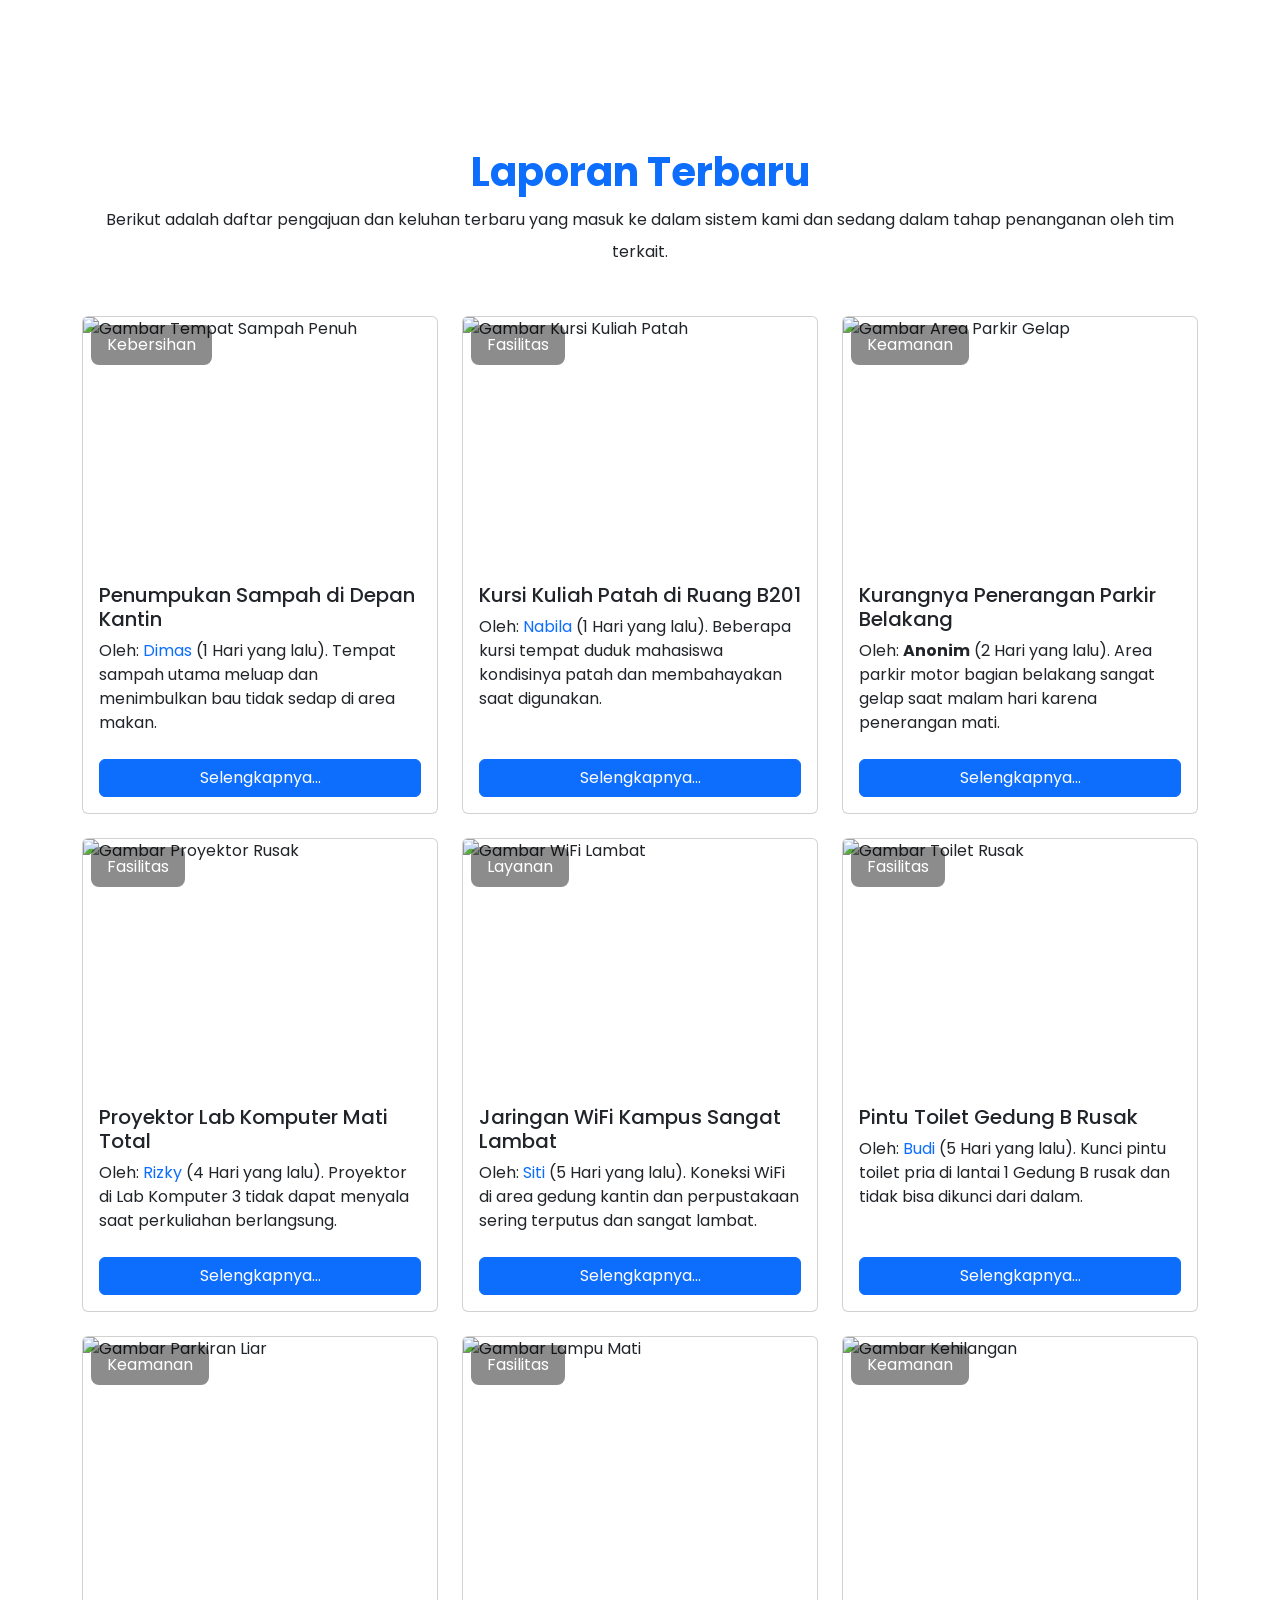
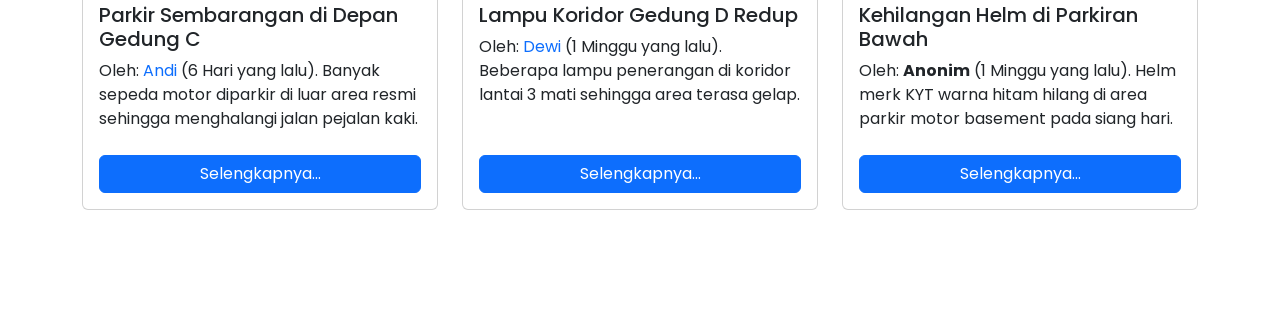
==== More.html @ 927c5a34 "update aos dan more..." ====
<!doctype html>
<html lang="id">
  <head>
    <meta charset="utf-8" />
    <meta name="viewport" content="width=device-width, initial-scale=1" />
    <title>Beranda | E-Report</title>
    <link
      rel="shortcut icon"
      href="./assets/image/OIP.jpg"
      type="image/x-icon"
    />
    <!-- css bootstrap -->
    <link
      href="https://cdn.jsdelivr.net/npm/bootstrap@5.3.3/dist/css/bootstrap.min.css"
      rel="stylesheet"
    />
    <!-- my css -->
    <link rel="stylesheet" href="./assets/image/style.css" />
    <!-- cdn fontawesome -->
    <link
      rel="stylesheet"
      href="https://cdnjs.cloudflare.com/ajax/libs/font-awesome/6.5.1/css/all.min.css"
    />
    <!-- cdn animated on scroll -->
    <link rel="stylesheet" href="https://cdnjs.cloudflare.com/ajax/libs/animate.css/4.1.1/animate.min.css"/>
    <!-- cdn aos -->
    <link href="https://unpkg.com/aos@2.3.1/dist/aos.css" rel="stylesheet">
</head>
<body>
    <section id="Recent">
            <div class="container my-5">
              <div class="text-center mb-5">
                <h1 data-aos="fade-left" data-aos-duration="1000" class="fw-bold text-primary">Laporan Terbaru</h1>
                <p data-aos="fade-left" data-aos-duration="1500" data-aos-delay="400" class="lh-lg">
                  Berikut adalah daftar pengajuan dan keluhan terbaru yang masuk ke dalam sistem kami dan sedang dalam tahap penanganan oleh tim terkait.
                </p>
              </div>
              <div class="row">

                <!-- Card 1: Sampah -->
                <div data-aos="fade-right" data-aos-duration="500" class="col-12 col-md-6 col-lg-4 mb-4">
                  <div class="card h-100">
                    <p style="background-color:rgba(0, 0, 0, 0.45) ;" class="position-absolute text-white px-3 py-2 rounded-3 m-2">Kebersihan</p>
                    <img style="height: 250px; object-fit: cover;" src="https://images.unsplash.com/photo-1530587191325-3db32d826c18?auto=format&fit=crop&w=600&q=80" class="card-img-top" alt="Gambar Tempat Sampah Penuh" />
                    <div class="card-body d-flex flex-column justify-content-between">
                      <div>
                        <h5 class="card-title">Penumpukan Sampah di Depan Kantin</h5>
                        <p class="mb-4">
                          Oleh: <a class="text-decoration-none" href="#">Dimas</a> (1 Hari yang lalu). Tempat sampah utama meluap dan menimbulkan bau tidak sedap di area makan.
                        </p>
                      </div>
                      <a href="#" class="btn btn-primary">Selengkapnya...</a>
                    </div>
                  </div>
                </div>

                <!-- Card 2: Kursi Rusak (TELAH DIPERBARUI) -->
                <div data-aos="fade-right" data-aos-duration="500" data-aos-delay="200" class="col-12 col-md-6 col-lg-4 mb-4">
                  <div class="card h-100">
                    <p style="background-color:rgba(0, 0, 0, 0.45) ;" class="position-absolute text-white px-3 py-2 rounded-3 m-2">Fasilitas</p>
                    <!-- Gambar kursi patah yang ditambahkan -->
                    <img style="height: 250px; object-fit: cover;" src="https://images.unsplash.com/photo-1521401830884-6c03c1c87ebb?q=80&w=600&auto=format&fit=crop" class="card-img-top" alt="Gambar Kursi Kuliah Patah" />
                    <div class="card-body d-flex flex-column justify-content-between">
                      <div>
                        <h5 class="card-title">Kursi Kuliah Patah di Ruang B201</h5>
                        <p class="mb-4">
                          Oleh: <a class="text-decoration-none" href="#">Nabila</a> (1 Hari yang lalu). Beberapa kursi tempat duduk mahasiswa kondisinya patah dan membahayakan saat digunakan.
                        </p>
                      </div>
                      <a href="#" class="btn btn-primary">Selengkapnya...</a>
                    </div>
                  </div>
                </div>

                <!-- Card 3: Parkiran Gelap -->
                <div data-aos="fade-right" data-aos-duration="500" data-aos-delay="300" class="col-12 col-md-6 col-lg-4 mb-4">
                  <div class="card h-100">
                    <p style="background-color:rgba(0, 0, 0, 0.45) ;" class="position-absolute text-white px-3 py-2 rounded-3 m-2">Keamanan</p>
                    <img style="height: 250px; object-fit: cover;" src="https://images.unsplash.com/photo-1506521781263-d8422e82f27a?auto=format&fit=crop&w=600&q=80" class="card-img-top" alt="Gambar Area Parkir Gelap" />
                    <div class="card-body d-flex flex-column justify-content-between">
                      <div>
                        <h5 class="card-title">Kurangnya Penerangan Parkir Belakang</h5>
                        <p class="mb-4">
                          Oleh: <span class="fw-bold">Anonim</span> (2 Hari yang lalu). Area parkir motor bagian belakang sangat gelap saat malam hari karena penerangan mati.
                        </p>
                      </div>
                      <a href="#" class="btn btn-primary">Selengkapnya...</a>
                    </div>
                  </div>
                </div>

                <!-- Card 4: Proyektor Rusak -->
                <div data-aos="fade-right" data-aos-duration="500" class="col-12 col-md-6 col-lg-4 mb-4">
                  <div class="card h-100">
                    <p style="background-color:rgba(0, 0, 0, 0.45) ;" class="position-absolute text-white px-3 py-2 rounded-3 m-2">Fasilitas</p>
                    <img style="height: 250px; object-fit: cover;" src="https://images.unsplash.com/photo-1517694712202-14dd9538aa97?auto=format&fit=crop&w=600&q=80" class="card-img-top" alt="Gambar Proyektor Rusak" />
                    <div class="card-body d-flex flex-column justify-content-between">
                      <div>
                        <h5 class="card-title">Proyektor Lab Komputer Mati Total</h5>
                        <p class="mb-4">
                          Oleh: <a class="text-decoration-none" href="#">Rizky</a> (4 Hari yang lalu). Proyektor di Lab Komputer 3 tidak dapat menyala saat perkuliahan berlangsung.
                        </p>
                      </div>
                      <a href="#" class="btn btn-primary">Selengkapnya...</a>
                    </div>
                  </div>
                </div>

                <!-- Card 5: WiFi Lambat -->
                <div data-aos="fade-right" data-aos-duration="500" data-aos-delay="200" class="col-12 col-md-6 col-lg-4 mb-4">
                  <div class="card h-100">
                    <p style="background-color:rgba(0, 0, 0, 0.45) ;" class="position-absolute text-white px-3 py-2 rounded-3 m-2">Layanan</p>
                    <img style="height: 250px; object-fit: cover;" src="https://images.unsplash.com/photo-1544197150-b99a580bb7a8?auto=format&fit=crop&w=600&q=80" class="card-img-top" alt="Gambar WiFi Lambat" />
                    <div class="card-body d-flex flex-column justify-content-between">
                      <div>
                        <h5 class="card-title">Jaringan WiFi Kampus Sangat Lambat</h5>
                        <p class="mb-4">
                          Oleh: <a class="text-decoration-none" href="#">Siti</a> (5 Hari yang lalu). Koneksi WiFi di area gedung kantin dan perpustakaan sering terputus dan sangat lambat.
                        </p>
                      </div>
                      <a href="#" class="btn btn-primary">Selengkapnya...</a>
                    </div>
                  </div>
                </div>

                <!-- Card 6: Toilet Rusak -->
                <div data-aos="fade-right" data-aos-duration="500" data-aos-delay="300" class="col-12 col-md-6 col-lg-4 mb-4">
                  <div class="card h-100">
                    <p style="background-color:rgba(0, 0, 0, 0.45) ;" class="position-absolute text-white px-3 py-2 rounded-3 m-2">Fasilitas</p>
                    <img style="height: 250px; object-fit: cover;" src="https://images.unsplash.com/photo-1584622650111-993a426fbf0a?auto=format&fit=crop&w=600&q=80" class="card-img-top" alt="Gambar Toilet Rusak" />
                    <div class="card-body d-flex flex-column justify-content-between">
                      <div>
                        <h5 class="card-title">Pintu Toilet Gedung B Rusak</h5>
                        <p class="mb-4">
                          Oleh: <a class="text-decoration-none" href="#">Budi</a> (5 Hari yang lalu). Kunci pintu toilet pria di lantai 1 Gedung B rusak dan tidak bisa dikunci dari dalam.
                        </p>
                      </div>
                      <a href="#" class="btn btn-primary">Selengkapnya...</a>
                    </div>
                  </div>
                </div>

                <!-- Card 7: Parkiran Sembarangan -->
                <div data-aos="fade-right" data-aos-duration="500" class="col-12 col-md-6 col-lg-4 mb-4">
                  <div class="card h-100">
                    <p style="background-color:rgba(0, 0, 0, 0.45) ;" class="position-absolute text-white px-3 py-2 rounded-3 m-2">Keamanan</p>
                    <img style="height: 250px; object-fit: cover;" src="https://images.unsplash.com/photo-1558981806-ec527fa84c39?auto=format&fit=crop&w=600&q=80" class="card-img-top" alt="Gambar Parkiran Liar" />
                    <div class="card-body d-flex flex-column justify-content-between">
                      <div>
                        <h5 class="card-title">Parkir Sembarangan di Depan Gedung C</h5>
                        <p class="mb-4">
                          Oleh: <a class="text-decoration-none" href="#">Andi</a> (6 Hari yang lalu). Banyak sepeda motor diparkir di luar area resmi sehingga menghalangi jalan pejalan kaki.
                        </p>
                      </div>
                      <a href="#" class="btn btn-primary">Selengkapnya...</a>
                    </div>
                  </div>
                </div>

                <!-- Card 8: Lampu Mati -->
                <div data-aos="fade-right" data-aos-duration="500" data-aos-delay="200" class="col-12 col-md-6 col-lg-4 mb-4">
                  <div class="card h-100">
                    <p style="background-color:rgba(0, 0, 0, 0.45) ;" class="position-absolute text-white px-3 py-2 rounded-3 m-2">Fasilitas</p>
                    <img style="height: 250px; object-fit: cover;" src="https://images.unsplash.com/photo-1509114397022-ed747cca3f65?auto=format&fit=crop&w=600&q=80" class="card-img-top" alt="Gambar Lampu Mati" />
                    <div class="card-body d-flex flex-column justify-content-between">
                      <div>
                        <h5 class="card-title">Lampu Koridor Gedung D Redup</h5>
                        <p class="mb-4">
                          Oleh: <a class="text-decoration-none" href="#">Dewi</a> (1 Minggu yang lalu). Beberapa lampu penerangan di koridor lantai 3 mati sehingga area terasa gelap.
                        </p>
                      </div>
                      <a href="#" class="btn btn-primary">Selengkapnya...</a>
                    </div>
                  </div>
                </div>

                <!-- Card 9: Kehilangan Helm -->
                <div data-aos="fade-right" data-aos-duration="500" data-aos-delay="300" class="col-12 col-md-6 col-lg-4 mb-4">
                  <div class="card h-100">
                    <p style="background-color:rgba(0, 0, 0, 0.45) ;" class="position-absolute text-white px-3 py-2 rounded-3 m-2">Keamanan</p>
                    <img style="height: 250px; object-fit: cover;" src="https://images.unsplash.com/photo-1558611848-73f7eb4001a1?auto=format&fit=crop&w=600&q=80" class="card-img-top" alt="Gambar Kehilangan" />
                    <div class="card-body d-flex flex-column justify-content-between">
                      <div>
                        <h5 class="card-title">Kehilangan Helm di Parkiran Bawah</h5>
                        <p class="mb-4">
                          Oleh: <span class="fw-bold">Anonim</span> (1 Minggu yang lalu). Helm merk KYT warna hitam hilang di area parkir motor basement pada siang hari.
                        </p>
                      </div>
                      <a href="#" class="btn btn-primary">Selengkapnya...</a>
                    </div>
                  </div>
                </div>

              </div>
            </div>
    </section>

    <!-- cdn js -->
    <script
      src="https://cdn.jsdelivr.net/npm/@popperjs/core@2.11.8/dist/umd/popper.min.js"
    ></script>
    <script
      src="https://cdn.jsdelivr.net/npm/bootstrap@5.3.3/dist/js/bootstrap.min.js"
    ></script>
    
    <!-- js aos -->
    <script src="https://unpkg.com/aos@2.3.1/dist/aos.js"></script>
    <script>
      AOS.init();
    </script>
  </body>
</html>
---- assets/image/style.css ----
@import url("https://fonts.googleapis.com/css2?family=Comic+Relief:wght@400;700&family=Poppins:ital,wght@0,100;0,200;0,300;0,400;0,500;0,600;0,700;0,800;0,900;1,100;1,200;1,300;1,400;1,500;1,600;1,700;1,800;1,900&family=Roboto:ital,wght@0,100..900;1,100..900&family=Sansita:ital,wght@0,400;0,700;0,800;0,900;1,400;1,700;1,800;1,900&family=Sekuya&display=swap");

body {
  font-family: "Poppins", sans-serif;
}

.hero .col img {
  width: 500px;
}
section {
  padding-top: 100px;
  padding-bottom: 50px;
}
.about .col img {
  width: 100%;
}
footer{
  margin-top: 100px;
  padding-bottom: 100px;
}
footer-link{
  opacity: 75%;
  color: whitesmoke;
  text-decoration: none;

}
footer-link:hover{
color: white;
opacity: 100%;
text-decoration: none;
}
.copyright{
  margin-top: 100px;
}

@media screen and (max-width: 510px) {
  .hero .col img {
    width: 100%;
  }
  .about .col img {
    width: 100%;
  }
}
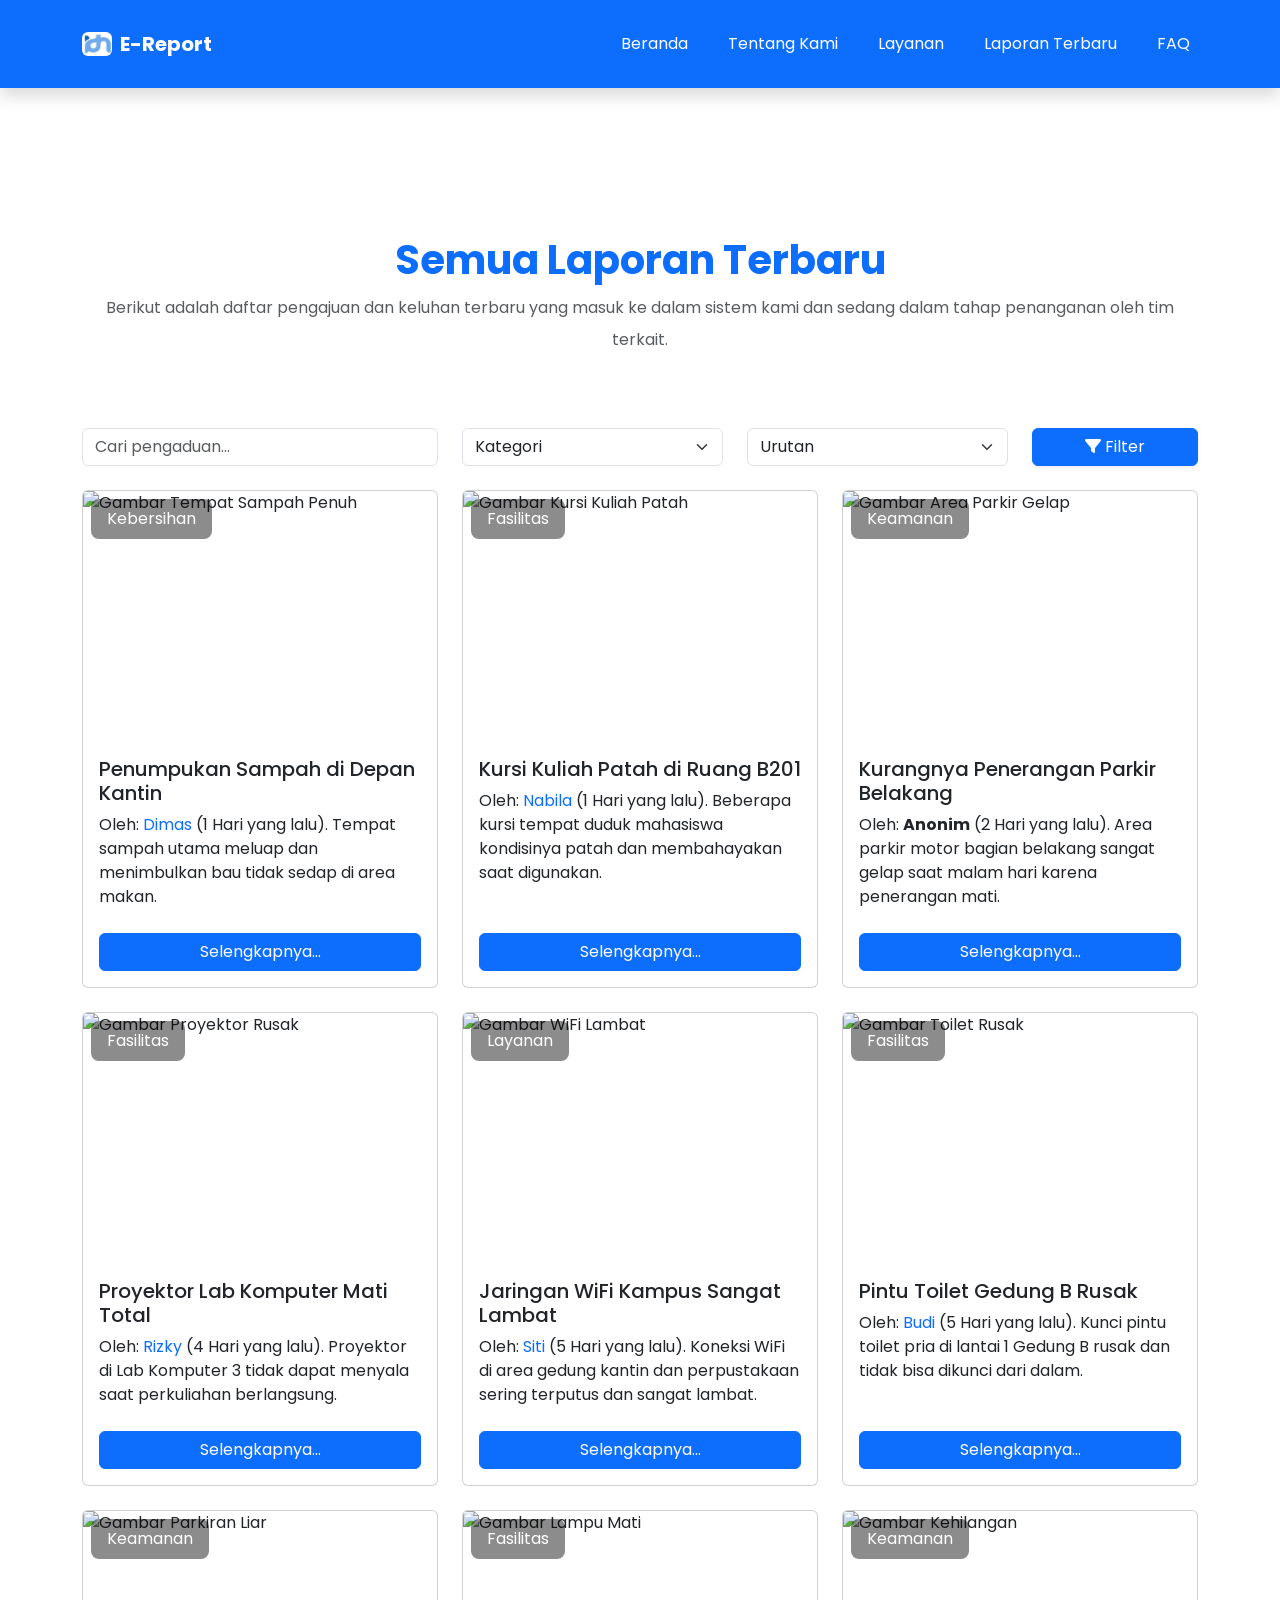
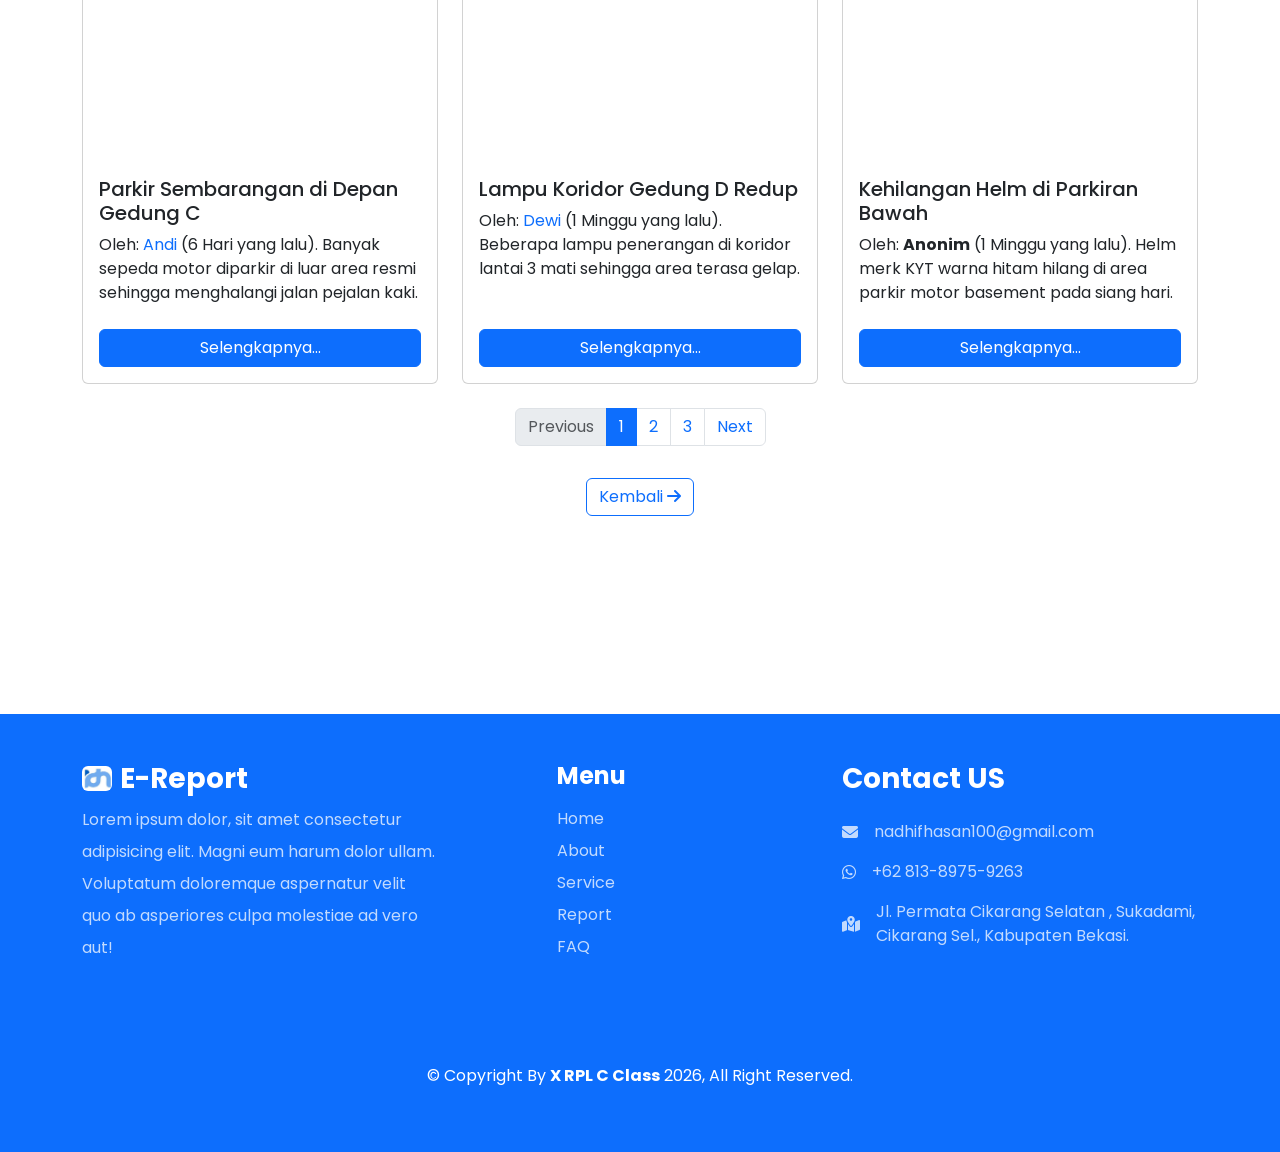
==== commit 1275f6c0: "fix bug footer and recent" ====
--- a/More.html
+++ b/More.html
@@ -15,198 +15,500 @@
       rel="stylesheet"
     />
     <!-- my css -->
-    <link rel="stylesheet" href="./assets/image/style.css" />
+    <link rel="stylesheet" href="./style.css" />
     <!-- cdn fontawesome -->
     <link
       rel="stylesheet"
       href="https://cdnjs.cloudflare.com/ajax/libs/font-awesome/6.5.1/css/all.min.css"
     />
     <!-- cdn animated on scroll -->
-    <link rel="stylesheet" href="https://cdnjs.cloudflare.com/ajax/libs/animate.css/4.1.1/animate.min.css"/>
+    <link
+      rel="stylesheet"
+      href="https://cdnjs.cloudflare.com/ajax/libs/animate.css/4.1.1/animate.min.css"
+    />
     <!-- cdn aos -->
-    <link href="https://unpkg.com/aos@2.3.1/dist/aos.css" rel="stylesheet">
-</head>
-<body>
+    <link href="https://unpkg.com/aos@2.3.1/dist/aos.css" rel="stylesheet" />
+  </head>
+  <body>
+       <!-- Navbar -->
+    <nav
+      class="site-navbar animate__animated animate__fadeInDown navbar navbar-expand-lg bg-primary py-4 sticky-top shadow"
+    >
+      <div class="container">
+        <a class="navbar-brand d-flex gap-2 align-items-center" href="index.html">
+          <img
+            src="./assets/image/OIP.jpg"
+            alt="Logo E-Report"
+            width="30"
+            class="d-inline-block align-text-top rounded"
+          />
+          <span class="text-white fw-bold">E-Report</span>
+        </a>
+        <button
+          class="navbar-toggler shadow-none"
+          type="button"
+          data-bs-toggle="collapse"
+          data-bs-target="#navbarNav"
+          aria-controls="navbarNav"
+          aria-expanded="false"
+          aria-label="Toggle navigation"
+        >
+          <span class="navbar-toggler-icon text-primary-emphasis"></span>
+        </button>
+        <div class="collapse navbar-collapse" id="navbarNav">
+          <ul class="navbar-nav ms-auto gap-4 pt-4 pt-lg-0">
+            <li class="nav-item">
+              <a class="nav-link text-white" href="index.html#hero">Beranda</a>
+            </li>
+            <li class="nav-item">
+              <a class="nav-link text-white" href="index.html#about">Tentang Kami</a>
+            </li>
+            <li class="nav-item">
+              <a class="nav-link text-white" href="index.html#Service">Layanan</a>
+            </li>
+            <li class="nav-item">
+              <a class="nav-link text-white" href="index.html#Recent">Laporan Terbaru</a>
+            </li>
+            <li class="nav-item">
+              <a class="nav-link text-white" href="index.html#FAQ">FAQ</a>
+            </li>
+          </ul>
+        </div>
+      </div>
+    </nav>
+    <!-- Laporan -->
     <section id="Recent">
-            <div class="container my-5">
-              <div class="text-center mb-5">
-                <h1 data-aos="fade-left" data-aos-duration="1000" class="fw-bold text-primary">Laporan Terbaru</h1>
-                <p data-aos="fade-left" data-aos-duration="1500" data-aos-delay="400" class="lh-lg">
-                  Berikut adalah daftar pengajuan dan keluhan terbaru yang masuk ke dalam sistem kami dan sedang dalam tahap penanganan oleh tim terkait.
-                </p>
-              </div>
-              <div class="row">
-
-                <!-- Card 1: Sampah -->
-                <div data-aos="fade-right" data-aos-duration="500" class="col-12 col-md-6 col-lg-4 mb-4">
-                  <div class="card h-100">
-                    <p style="background-color:rgba(0, 0, 0, 0.45) ;" class="position-absolute text-white px-3 py-2 rounded-3 m-2">Kebersihan</p>
-                    <img style="height: 250px; object-fit: cover;" src="https://images.unsplash.com/photo-1530587191325-3db32d826c18?auto=format&fit=crop&w=600&q=80" class="card-img-top" alt="Gambar Tempat Sampah Penuh" />
-                    <div class="card-body d-flex flex-column justify-content-between">
-                      <div>
-                        <h5 class="card-title">Penumpukan Sampah di Depan Kantin</h5>
-                        <p class="mb-4">
-                          Oleh: <a class="text-decoration-none" href="#">Dimas</a> (1 Hari yang lalu). Tempat sampah utama meluap dan menimbulkan bau tidak sedap di area makan.
-                        </p>
-                      </div>
-                      <a href="#" class="btn btn-primary">Selengkapnya...</a>
-                    </div>
-                  </div>
-                </div>
-
-                <!-- Card 2: Kursi Rusak (TELAH DIPERBARUI) -->
-                <div data-aos="fade-right" data-aos-duration="500" data-aos-delay="200" class="col-12 col-md-6 col-lg-4 mb-4">
-                  <div class="card h-100">
-                    <p style="background-color:rgba(0, 0, 0, 0.45) ;" class="position-absolute text-white px-3 py-2 rounded-3 m-2">Fasilitas</p>
-                    <!-- Gambar kursi patah yang ditambahkan -->
-                    <img style="height: 250px; object-fit: cover;" src="https://images.unsplash.com/photo-1521401830884-6c03c1c87ebb?q=80&w=600&auto=format&fit=crop" class="card-img-top" alt="Gambar Kursi Kuliah Patah" />
-                    <div class="card-body d-flex flex-column justify-content-between">
-                      <div>
-                        <h5 class="card-title">Kursi Kuliah Patah di Ruang B201</h5>
-                        <p class="mb-4">
-                          Oleh: <a class="text-decoration-none" href="#">Nabila</a> (1 Hari yang lalu). Beberapa kursi tempat duduk mahasiswa kondisinya patah dan membahayakan saat digunakan.
-                        </p>
-                      </div>
-                      <a href="#" class="btn btn-primary">Selengkapnya...</a>
-                    </div>
-                  </div>
-                </div>
-
-                <!-- Card 3: Parkiran Gelap -->
-                <div data-aos="fade-right" data-aos-duration="500" data-aos-delay="300" class="col-12 col-md-6 col-lg-4 mb-4">
-                  <div class="card h-100">
-                    <p style="background-color:rgba(0, 0, 0, 0.45) ;" class="position-absolute text-white px-3 py-2 rounded-3 m-2">Keamanan</p>
-                    <img style="height: 250px; object-fit: cover;" src="https://images.unsplash.com/photo-1506521781263-d8422e82f27a?auto=format&fit=crop&w=600&q=80" class="card-img-top" alt="Gambar Area Parkir Gelap" />
-                    <div class="card-body d-flex flex-column justify-content-between">
-                      <div>
-                        <h5 class="card-title">Kurangnya Penerangan Parkir Belakang</h5>
-                        <p class="mb-4">
-                          Oleh: <span class="fw-bold">Anonim</span> (2 Hari yang lalu). Area parkir motor bagian belakang sangat gelap saat malam hari karena penerangan mati.
-                        </p>
-                      </div>
-                      <a href="#" class="btn btn-primary">Selengkapnya...</a>
-                    </div>
-                  </div>
-                </div>
-
-                <!-- Card 4: Proyektor Rusak -->
-                <div data-aos="fade-right" data-aos-duration="500" class="col-12 col-md-6 col-lg-4 mb-4">
-                  <div class="card h-100">
-                    <p style="background-color:rgba(0, 0, 0, 0.45) ;" class="position-absolute text-white px-3 py-2 rounded-3 m-2">Fasilitas</p>
-                    <img style="height: 250px; object-fit: cover;" src="https://images.unsplash.com/photo-1517694712202-14dd9538aa97?auto=format&fit=crop&w=600&q=80" class="card-img-top" alt="Gambar Proyektor Rusak" />
-                    <div class="card-body d-flex flex-column justify-content-between">
-                      <div>
-                        <h5 class="card-title">Proyektor Lab Komputer Mati Total</h5>
-                        <p class="mb-4">
-                          Oleh: <a class="text-decoration-none" href="#">Rizky</a> (4 Hari yang lalu). Proyektor di Lab Komputer 3 tidak dapat menyala saat perkuliahan berlangsung.
-                        </p>
-                      </div>
-                      <a href="#" class="btn btn-primary">Selengkapnya...</a>
-                    </div>
-                  </div>
-                </div>
-
-                <!-- Card 5: WiFi Lambat -->
-                <div data-aos="fade-right" data-aos-duration="500" data-aos-delay="200" class="col-12 col-md-6 col-lg-4 mb-4">
-                  <div class="card h-100">
-                    <p style="background-color:rgba(0, 0, 0, 0.45) ;" class="position-absolute text-white px-3 py-2 rounded-3 m-2">Layanan</p>
-                    <img style="height: 250px; object-fit: cover;" src="https://images.unsplash.com/photo-1544197150-b99a580bb7a8?auto=format&fit=crop&w=600&q=80" class="card-img-top" alt="Gambar WiFi Lambat" />
-                    <div class="card-body d-flex flex-column justify-content-between">
-                      <div>
-                        <h5 class="card-title">Jaringan WiFi Kampus Sangat Lambat</h5>
-                        <p class="mb-4">
-                          Oleh: <a class="text-decoration-none" href="#">Siti</a> (5 Hari yang lalu). Koneksi WiFi di area gedung kantin dan perpustakaan sering terputus dan sangat lambat.
-                        </p>
-                      </div>
-                      <a href="#" class="btn btn-primary">Selengkapnya...</a>
-                    </div>
-                  </div>
-                </div>
-
-                <!-- Card 6: Toilet Rusak -->
-                <div data-aos="fade-right" data-aos-duration="500" data-aos-delay="300" class="col-12 col-md-6 col-lg-4 mb-4">
-                  <div class="card h-100">
-                    <p style="background-color:rgba(0, 0, 0, 0.45) ;" class="position-absolute text-white px-3 py-2 rounded-3 m-2">Fasilitas</p>
-                    <img style="height: 250px; object-fit: cover;" src="https://images.unsplash.com/photo-1584622650111-993a426fbf0a?auto=format&fit=crop&w=600&q=80" class="card-img-top" alt="Gambar Toilet Rusak" />
-                    <div class="card-body d-flex flex-column justify-content-between">
-                      <div>
-                        <h5 class="card-title">Pintu Toilet Gedung B Rusak</h5>
-                        <p class="mb-4">
-                          Oleh: <a class="text-decoration-none" href="#">Budi</a> (5 Hari yang lalu). Kunci pintu toilet pria di lantai 1 Gedung B rusak dan tidak bisa dikunci dari dalam.
-                        </p>
-                      </div>
-                      <a href="#" class="btn btn-primary">Selengkapnya...</a>
-                    </div>
-                  </div>
-                </div>
-
-                <!-- Card 7: Parkiran Sembarangan -->
-                <div data-aos="fade-right" data-aos-duration="500" class="col-12 col-md-6 col-lg-4 mb-4">
-                  <div class="card h-100">
-                    <p style="background-color:rgba(0, 0, 0, 0.45) ;" class="position-absolute text-white px-3 py-2 rounded-3 m-2">Keamanan</p>
-                    <img style="height: 250px; object-fit: cover;" src="https://images.unsplash.com/photo-1558981806-ec527fa84c39?auto=format&fit=crop&w=600&q=80" class="card-img-top" alt="Gambar Parkiran Liar" />
-                    <div class="card-body d-flex flex-column justify-content-between">
-                      <div>
-                        <h5 class="card-title">Parkir Sembarangan di Depan Gedung C</h5>
-                        <p class="mb-4">
-                          Oleh: <a class="text-decoration-none" href="#">Andi</a> (6 Hari yang lalu). Banyak sepeda motor diparkir di luar area resmi sehingga menghalangi jalan pejalan kaki.
-                        </p>
-                      </div>
-                      <a href="#" class="btn btn-primary">Selengkapnya...</a>
-                    </div>
-                  </div>
-                </div>
-
-                <!-- Card 8: Lampu Mati -->
-                <div data-aos="fade-right" data-aos-duration="500" data-aos-delay="200" class="col-12 col-md-6 col-lg-4 mb-4">
-                  <div class="card h-100">
-                    <p style="background-color:rgba(0, 0, 0, 0.45) ;" class="position-absolute text-white px-3 py-2 rounded-3 m-2">Fasilitas</p>
-                    <img style="height: 250px; object-fit: cover;" src="https://images.unsplash.com/photo-1509114397022-ed747cca3f65?auto=format&fit=crop&w=600&q=80" class="card-img-top" alt="Gambar Lampu Mati" />
-                    <div class="card-body d-flex flex-column justify-content-between">
-                      <div>
-                        <h5 class="card-title">Lampu Koridor Gedung D Redup</h5>
-                        <p class="mb-4">
-                          Oleh: <a class="text-decoration-none" href="#">Dewi</a> (1 Minggu yang lalu). Beberapa lampu penerangan di koridor lantai 3 mati sehingga area terasa gelap.
-                        </p>
-                      </div>
-                      <a href="#" class="btn btn-primary">Selengkapnya...</a>
-                    </div>
-                  </div>
-                </div>
-
-                <!-- Card 9: Kehilangan Helm -->
-                <div data-aos="fade-right" data-aos-duration="500" data-aos-delay="300" class="col-12 col-md-6 col-lg-4 mb-4">
-                  <div class="card h-100">
-                    <p style="background-color:rgba(0, 0, 0, 0.45) ;" class="position-absolute text-white px-3 py-2 rounded-3 m-2">Keamanan</p>
-                    <img style="height: 250px; object-fit: cover;" src="https://images.unsplash.com/photo-1558611848-73f7eb4001a1?auto=format&fit=crop&w=600&q=80" class="card-img-top" alt="Gambar Kehilangan" />
-                    <div class="card-body d-flex flex-column justify-content-between">
-                      <div>
-                        <h5 class="card-title">Kehilangan Helm di Parkiran Bawah</h5>
-                        <p class="mb-4">
-                          Oleh: <span class="fw-bold">Anonim</span> (1 Minggu yang lalu). Helm merk KYT warna hitam hilang di area parkir motor basement pada siang hari.
-                        </p>
-                      </div>
-                      <a href="#" class="btn btn-primary">Selengkapnya...</a>
-                    </div>
-                  </div>
-                </div>
-
-              </div>
-            </div>
+      <div class="container my-5">
+        <div class="text-center mb-5">
+          <h1
+            data-aos="fade-left"
+            data-aos-duration="1000"
+            class="fw-bold text-primary"
+          >
+            Semua Laporan Terbaru
+          </h1>
+          <p
+            data-aos="fade-left"
+            data-aos-duration="1500"
+            data-aos-delay="400"
+            class="lh-lg text-muted"
+          >
+            Berikut adalah daftar pengajuan dan keluhan terbaru yang masuk ke
+            dalam sistem kami dan sedang dalam tahap penanganan oleh tim
+            terkait.
+          </p>
+        </div>
+        <!-- Filter & Search -->
+          <div class="row mt-5">
+            <div class="col-md-4 py-4">
+              <input class="form-control" type="text" placeholder="Cari pengaduan..." aria-label="Input pencarian">
+            </div>
+            <div class="col-md-3 py-4">
+              <select class="form-select" aria-label="Filter Kategori">
+                <option selected disabled>Kategori</option>
+                <option value="1">Akademik</option>
+                <option value="2">Fasilitas</option>
+                <option value="3">Anonymous</option>
+              </select>
+            </div>
+            <div class="col-md-3 py-4">
+              <select class="form-select" aria-label="Urutan Pengaduan">
+                <option selected disabled>Urutan</option>
+                <option value="1">Terbaru</option>
+                <option value="2">Terlama</option>
+                <option value="3">Paling Banyak Dilihat</option>
+              </select>
+            </div> <!-- </select> sudah ditambahkan di baris atas -->
+            <div class="col-md-2 py-4">
+              <button class="btn btn-primary w-100 shadow-sm">
+                <i class="fa-solid fa-filter"></i> Filter
+              </button>
+            </div>
+          </div>
+         <!-- Card 1: Sampah -->
+        <div class="row">
+          <div
+            data-aos="fade-right"
+            data-aos-duration="500"
+            class="col-12 col-md-6 col-lg-4 mb-4"
+          >
+            <div class="card h-100">
+              <p
+                style="background-color: rgba(0, 0, 0, 0.45)"
+                class="position-absolute text-white px-3 py-2 rounded-3 m-2"
+              >
+                Kebersihan
+              </p>
+              <img
+                style="height: 250px; object-fit: cover"
+                src="https://images.unsplash.com/photo-1530587191325-3db32d826c18?auto=format&fit=crop&w=600&q=80"
+                class="card-img-top"
+                alt="Gambar Tempat Sampah Penuh"
+              />
+              <div class="card-body d-flex flex-column justify-content-between">
+                <div>
+                  <h5 class="card-title">Penumpukan Sampah di Depan Kantin</h5>
+                  <p class="mb-4">
+                    Oleh: <a class="text-decoration-none" href="#">Dimas</a> (1
+                    Hari yang lalu). Tempat sampah utama meluap dan menimbulkan
+                    bau tidak sedap di area makan.
+                  </p>
+                </div>
+                <a href="#" class="btn btn-primary">Selengkapnya...</a>
+              </div>
+            </div>
+          </div>
+
+          <!-- Card 2: Kursi Rusak (TELAH DIPERBARUI) -->
+          <div
+            data-aos="fade-right"
+            data-aos-duration="500"
+            data-aos-delay="200"
+            class="col-12 col-md-6 col-lg-4 mb-4"
+          >
+            <div class="card h-100">
+              <p
+                style="background-color: rgba(0, 0, 0, 0.45)"
+                class="position-absolute text-white px-3 py-2 rounded-3 m-2"
+              >
+                Fasilitas
+              </p>
+              <!-- Gambar kursi patah yang ditambahkan -->
+              <img
+                style="height: 250px; object-fit: cover"
+                src="https://images.unsplash.com/photo-1521401830884-6c03c1c87ebb?q=80&w=600&auto=format&fit=crop"
+                class="card-img-top"
+                alt="Gambar Kursi Kuliah Patah"
+              />
+              <div class="card-body d-flex flex-column justify-content-between">
+                <div>
+                  <h5 class="card-title">Kursi Kuliah Patah di Ruang B201</h5>
+                  <p class="mb-4">
+                    Oleh: <a class="text-decoration-none" href="#">Nabila</a> (1
+                    Hari yang lalu). Beberapa kursi tempat duduk mahasiswa
+                    kondisinya patah dan membahayakan saat digunakan.
+                  </p>
+                </div>
+                <a href="#" class="btn btn-primary">Selengkapnya...</a>
+              </div>
+            </div>
+          </div>
+
+          <!-- Card 3: Parkiran Gelap -->
+          <div
+            data-aos="fade-right"
+            data-aos-duration="500"
+            data-aos-delay="300"
+            class="col-12 col-md-6 col-lg-4 mb-4"
+          >
+            <div class="card h-100">
+              <p
+                style="background-color: rgba(0, 0, 0, 0.45)"
+                class="position-absolute text-white px-3 py-2 rounded-3 m-2"
+              >
+                Keamanan
+              </p>
+              <img
+                style="height: 250px; object-fit: cover"
+                src="https://images.unsplash.com/photo-1506521781263-d8422e82f27a?auto=format&fit=crop&w=600&q=80"
+                class="card-img-top"
+                alt="Gambar Area Parkir Gelap"
+              />
+              <div class="card-body d-flex flex-column justify-content-between">
+                <div>
+                  <h5 class="card-title">
+                    Kurangnya Penerangan Parkir Belakang
+                  </h5>
+                  <p class="mb-4">
+                    Oleh: <span class="fw-bold">Anonim</span> (2 Hari yang
+                    lalu). Area parkir motor bagian belakang sangat gelap saat
+                    malam hari karena penerangan mati.
+                  </p>
+                </div>
+                <a href="#" class="btn btn-primary">Selengkapnya...</a>
+              </div>
+            </div>
+          </div>
+
+          <!-- Card 4: Proyektor Rusak -->
+          <div
+            data-aos="fade-right"
+            data-aos-duration="500"
+            class="col-12 col-md-6 col-lg-4 mb-4"
+          >
+            <div class="card h-100">
+              <p
+                style="background-color: rgba(0, 0, 0, 0.45)"
+                class="position-absolute text-white px-3 py-2 rounded-3 m-2"
+              >
+                Fasilitas
+              </p>
+              <img
+                style="height: 250px; object-fit: cover"
+                src="https://images.unsplash.com/photo-1517694712202-14dd9538aa97?auto=format&fit=crop&w=600&q=80"
+                class="card-img-top"
+                alt="Gambar Proyektor Rusak"
+              />
+              <div class="card-body d-flex flex-column justify-content-between">
+                <div>
+                  <h5 class="card-title">Proyektor Lab Komputer Mati Total</h5>
+                  <p class="mb-4">
+                    Oleh: <a class="text-decoration-none" href="#">Rizky</a> (4
+                    Hari yang lalu). Proyektor di Lab Komputer 3 tidak dapat
+                    menyala saat perkuliahan berlangsung.
+                  </p>
+                </div>
+                <a href="#" class="btn btn-primary">Selengkapnya...</a>
+              </div>
+            </div>
+          </div>
+
+          <!-- Card 5: WiFi Lambat -->
+          <div
+            data-aos="fade-right"
+            data-aos-duration="500"
+            data-aos-delay="200"
+            class="col-12 col-md-6 col-lg-4 mb-4"
+          >
+            <div class="card h-100">
+              <p
+                style="background-color: rgba(0, 0, 0, 0.45)"
+                class="position-absolute text-white px-3 py-2 rounded-3 m-2"
+              >
+                Layanan
+              </p>
+              <img
+                style="height: 250px; object-fit: cover"
+                src="https://images.unsplash.com/photo-1544197150-b99a580bb7a8?auto=format&fit=crop&w=600&q=80"
+                class="card-img-top"
+                alt="Gambar WiFi Lambat"
+              />
+              <div class="card-body d-flex flex-column justify-content-between">
+                <div>
+                  <h5 class="card-title">Jaringan WiFi Kampus Sangat Lambat</h5>
+                  <p class="mb-4">
+                    Oleh: <a class="text-decoration-none" href="#">Siti</a> (5
+                    Hari yang lalu). Koneksi WiFi di area gedung kantin dan
+                    perpustakaan sering terputus dan sangat lambat.
+                  </p>
+                </div>
+                <a href="#" class="btn btn-primary">Selengkapnya...</a>
+              </div>
+            </div>
+          </div>
+
+          <!-- Card 6: Toilet Rusak -->
+          <div
+            data-aos="fade-right"
+            data-aos-duration="500"
+            data-aos-delay="300"
+            class="col-12 col-md-6 col-lg-4 mb-4"
+          >
+            <div class="card h-100">
+              <p
+                style="background-color: rgba(0, 0, 0, 0.45)"
+                class="position-absolute text-white px-3 py-2 rounded-3 m-2"
+              >
+                Fasilitas
+              </p>
+              <img
+                style="height: 250px; object-fit: cover"
+                src="https://images.unsplash.com/photo-1584622650111-993a426fbf0a?auto=format&fit=crop&w=600&q=80"
+                class="card-img-top"
+                alt="Gambar Toilet Rusak"
+              />
+              <div class="card-body d-flex flex-column justify-content-between">
+                <div>
+                  <h5 class="card-title">Pintu Toilet Gedung B Rusak</h5>
+                  <p class="mb-4">
+                    Oleh: <a class="text-decoration-none" href="#">Budi</a> (5
+                    Hari yang lalu). Kunci pintu toilet pria di lantai 1 Gedung
+                    B rusak dan tidak bisa dikunci dari dalam.
+                  </p>
+                </div>
+                <a href="#" class="btn btn-primary">Selengkapnya...</a>
+              </div>
+            </div>
+          </div>
+
+          <!-- Card 7: Parkiran Sembarangan -->
+          <div
+            data-aos="fade-right"
+            data-aos-duration="500"
+            class="col-12 col-md-6 col-lg-4 mb-4"
+          >
+            <div class="card h-100">
+              <p
+                style="background-color: rgba(0, 0, 0, 0.45)"
+                class="position-absolute text-white px-3 py-2 rounded-3 m-2"
+              >
+                Keamanan
+              </p>
+              <img
+                style="height: 250px; object-fit: cover"
+                src="https://images.unsplash.com/photo-1558981806-ec527fa84c39?auto=format&fit=crop&w=600&q=80"
+                class="card-img-top"
+                alt="Gambar Parkiran Liar"
+              />
+              <div class="card-body d-flex flex-column justify-content-between">
+                <div>
+                  <h5 class="card-title">
+                    Parkir Sembarangan di Depan Gedung C
+                  </h5>
+                  <p class="mb-4">
+                    Oleh: <a class="text-decoration-none" href="#">Andi</a> (6
+                    Hari yang lalu). Banyak sepeda motor diparkir di luar area
+                    resmi sehingga menghalangi jalan pejalan kaki.
+                  </p>
+                </div>
+                <a href="#" class="btn btn-primary">Selengkapnya...</a>
+              </div>
+            </div>
+          </div>
+
+          <!-- Card 8: Lampu Mati -->
+          <div
+            data-aos="fade-right"
+            data-aos-duration="500"
+            data-aos-delay="200"
+            class="col-12 col-md-6 col-lg-4 mb-4"
+          >
+            <div class="card h-100">
+              <p
+                style="background-color: rgba(0, 0, 0, 0.45)"
+                class="position-absolute text-white px-3 py-2 rounded-3 m-2"
+              >
+                Fasilitas
+              </p>
+              <img
+                style="height: 250px; object-fit: cover"
+                src="https://images.unsplash.com/photo-1509114397022-ed747cca3f65?auto=format&fit=crop&w=600&q=80"
+                class="card-img-top"
+                alt="Gambar Lampu Mati"
+              />
+              <div class="card-body d-flex flex-column justify-content-between">
+                <div>
+                  <h5 class="card-title">Lampu Koridor Gedung D Redup</h5>
+                  <p class="mb-4">
+                    Oleh: <a class="text-decoration-none" href="#">Dewi</a> (1
+                    Minggu yang lalu). Beberapa lampu penerangan di koridor
+                    lantai 3 mati sehingga area terasa gelap.
+                  </p>
+                </div>
+                <a href="#" class="btn btn-primary">Selengkapnya...</a>
+              </div>
+            </div>
+          </div>
+
+          <!-- Card 9: Kehilangan Helm -->
+          <div
+            data-aos="fade-right"
+            data-aos-duration="500"
+            data-aos-delay="300"
+            class="col-12 col-md-6 col-lg-4 mb-4"
+          >
+            <div class="card h-100">
+              <p
+                style="background-color: rgba(0, 0, 0, 0.45)"
+                class="position-absolute text-white px-3 py-2 rounded-3 m-2"
+              >
+                Keamanan
+              </p>
+              <img
+                style="height: 250px; object-fit: cover"
+                src="https://images.unsplash.com/photo-1558611848-73f7eb4001a1?auto=format&fit=crop&w=600&q=80"
+                class="card-img-top"
+                alt="Gambar Kehilangan"
+              />
+              <div class="card-body d-flex flex-column justify-content-between">
+                <div>
+                  <h5 class="card-title">Kehilangan Helm di Parkiran Bawah</h5>
+                  <p class="mb-4">
+                    Oleh: <span class="fw-bold">Anonim</span> (1 Minggu yang
+                    lalu). Helm merk KYT warna hitam hilang di area parkir motor
+                    basement pada siang hari.
+                  </p>
+                </div>
+                <a href="#" class="btn btn-primary">Selengkapnya...</a>
+              </div>
+            </div>
+          </div>
+          <!-- pagination -->
+           <nav aria-label="Page navigation example ">
+              <ul class="pagination justify-content-center ">
+                <li class="page-item disabled"><a class="page-link" href="#" tabindex="-1" aria-disabled="true">Previous</a></li>
+                <li class="page-item active"><a class="page-link" href="#">1</a></li>
+                <li class="page-item"><a class="page-link" href="#">2</a></li>
+                <li class="page-item"><a class="page-link" href="#">3</a></li>
+                <li class="page-item"><a class="page-link" href="#">Next</a></li>
+              </ul>
+            </nav>
+           <!-- Back -->
+          <div class="col-12 text-center mt-3">
+            <a
+              data-aos="fade-right"
+              data-aos-duration="1000"
+              class="btn btn-outline-primary"
+              href="./index.html#Recent">
+              Kembali <i class="fa-solid fa-arrow-right"></i>
+            </a>
+          </div>
+        </div>
+      </div>
     </section>
-
-    <!-- cdn js -->
+    
+
+    <!-- footer -->
+       <footer class="bg-primary py-5">
+        <div class="container">
+          <div class="row justify-content-between row-gap-5 row-gap-md-0">
+            <div class="col-md-4 text-white">
+              <div class="d-flex align-items-center gap-2 mb-2">
+              <img src="assets/image/OIP.jpg" width="30" alt="" class="rounded">
+              <h3 class="mb-0 fw-bold">E-Report</h3>
+            </div>
+            <p class="opacity-75 lh-lg mb-0">Lorem ipsum dolor, sit amet consectetur adipisicing elit. Magni eum harum dolor ullam. Voluptatum doloremque aspernatur velit quo ab asperiores culpa molestiae ad vero aut!</p>
+
+            </div>
+            <div class="col-md-2 d-flex flex-column gap-2 text-white ">
+              <h4 class="fw-bold">Menu</h4>
+              <a class="text-white text-decoration-none footer-link" href="index.html#hero">Home</a>
+              <a class="text-white text-decoration-none footer-link" href="index.html#about">About</a>
+              <a class="text-white text-decoration-none footer-link" href="index.html#Service">Service</a>
+              <a class="text-white text-decoration-none footer-link" href="#Recent">Report</a>
+              <a class="text-white text-decoration-none footer-link" href="index.html#FAQ">FAQ</a>
+            </div>
+            <div class="col-md-4 d-flex flex-column gap-3">
+              <h3 class="fw-bold text-white">Contact US</h3>
+              <a target="_blank" class="text-white text-decoration-none footer-link d-flex align-items-center gap-3" href="mailto:nadhifhasan100@gmail.com"><i class="fa-solid fa-envelope"></i>nadhifhasan100@gmail.com</a>
+              <a target="_blank" class="text-white text-decoration-none footer-link d-flex align-items-center gap-3" href="https://wa.me/6281389759263"><i class="fa-brands fa-whatsapp"></i>+62 813-8975-9263</a>
+              <a target="_blank" class="text-white text-decoration-none footer-link d-flex align-items-center gap-3" href="https://maps.app.goo.gl/7MMNMb1NNv7kGeY37"><i class="fa-solid fa-map-location-dot"></i>Jl. Permata Cikarang Selatan , Sukadami, Cikarang Sel., Kabupaten Bekasi.</a>
+          </div>
+          <div class="copyright text-white text-center">
+            <p>&copy; Copyright By <span class="fw-bold">X RPL C Class</span> 2026, All Right Reserved.</p>
+          </div>
+        </div>
+        </div>
+       </footer>
+
+  <!-- cdn js -->
     <script
       src="https://cdn.jsdelivr.net/npm/@popperjs/core@2.11.8/dist/umd/popper.min.js"
+      integrity="sha384-I7E8VVD/ismYTF4hNIPjVp/Zjvgyol6VFvRkX/vR+Vc4jQkC+hVqc2pM8ODewa9r"
+      crossorigin="anonymous"
     ></script>
     <script
-      src="https://cdn.jsdelivr.net/npm/bootstrap@5.3.3/dist/js/bootstrap.min.js"
+      src="https://cdn.jsdelivr.net/npm/bootstrap@5.3.8/dist/js/bootstrap.min.js"
+      integrity="sha384-G/EV+4j2dNv+tEPo3++6LCgdCROaejBqfUeNjuKAiuXbjrxilcCdDz6ZAVfHWe1Y"
+      crossorigin="anonymous"
     ></script>
     
-    <!-- js aos -->
+     <!-- js aos -->
     <script src="https://unpkg.com/aos@2.3.1/dist/aos.js"></script>
     <script>
-      AOS.init();
+  AOS.init();
     </script>
+
+   
   </body>
-</html>+  </html>
--- a/style.css
+++ b/style.css
@@ -0,0 +1,69 @@
+@import url("https://fonts.googleapis.com/css2?family=Comic+Relief:wght@400;700&family=Poppins:ital,wght@0,100;0,200;0,300;0,400;0,500;0,600;0,700;0,800;0,900;1,100;1,200;1,300;1,400;1,500;1,600;1,700;1,800;1,900&family=Roboto:ital,wght@0,100..900;1,100..900&family=Sansita:ital,wght@0,400;0,700;0,800;0,900;1,400;1,700;1,800;1,900&family=Sekuya&display=swap");
+
+html {
+  /* was overflow-x: hidden -> that also disables position: sticky on any
+     descendant (well-known browser behavior). overflow-x: clip gives the
+     same "no horizontal scrollbar" result without breaking sticky. */
+  overflow-x: clip;
+  scroll-behavior: smooth;
+}
+
+body {
+  font-family: "Poppins", sans-serif;
+  overflow-x: clip;
+}
+
+.site-navbar {
+  position: sticky;
+  top: 0;
+  z-index: 1030;
+}
+
+.hero .col img {
+  width: 500px;
+  max-width: 100%;
+  height: auto;
+}
+
+section {
+  padding-top: 100px;
+  padding-bottom: 50px;
+}
+
+.about .col img {
+  width: 100%;
+  max-width: 100%;
+  height: auto;
+}
+
+footer {
+  margin-top: 100px;
+  padding-bottom: 100px;
+}
+
+/* Bug: selector was missing the leading "." so these rules never matched
+   the .footer-link class used in the HTML - the hover opacity effect was
+   silently doing nothing. */
+.footer-link {
+  opacity: 75%;
+  color: whitesmoke;
+  text-decoration: none;
+}
+.footer-link:hover {
+  color: white;
+  opacity: 100%;
+  text-decoration: none;
+}
+
+.copyright {
+  margin-top: 100px;
+}
+
+@media screen and (max-width: 510px) {
+  .hero .col img {
+    width: 100%;
+  }
+  .about .col img {
+    width: 100%;
+  }
+}
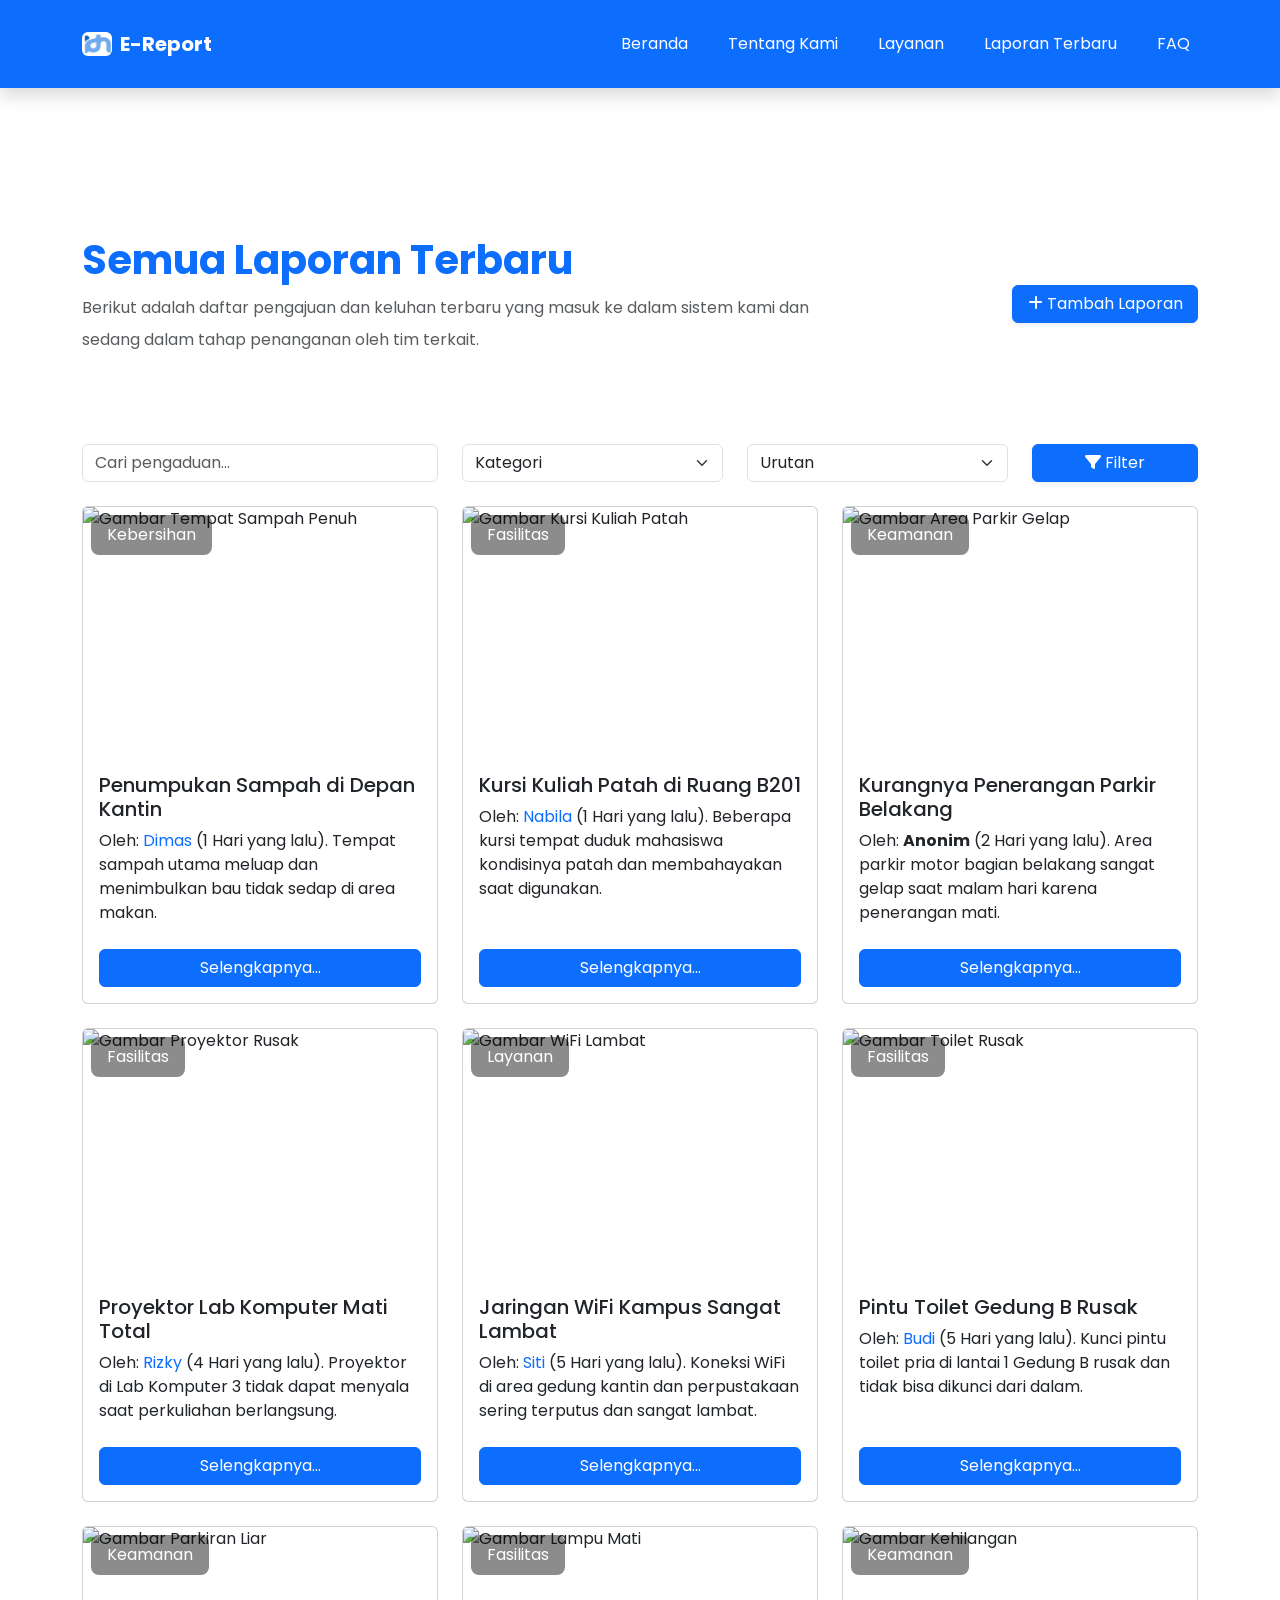
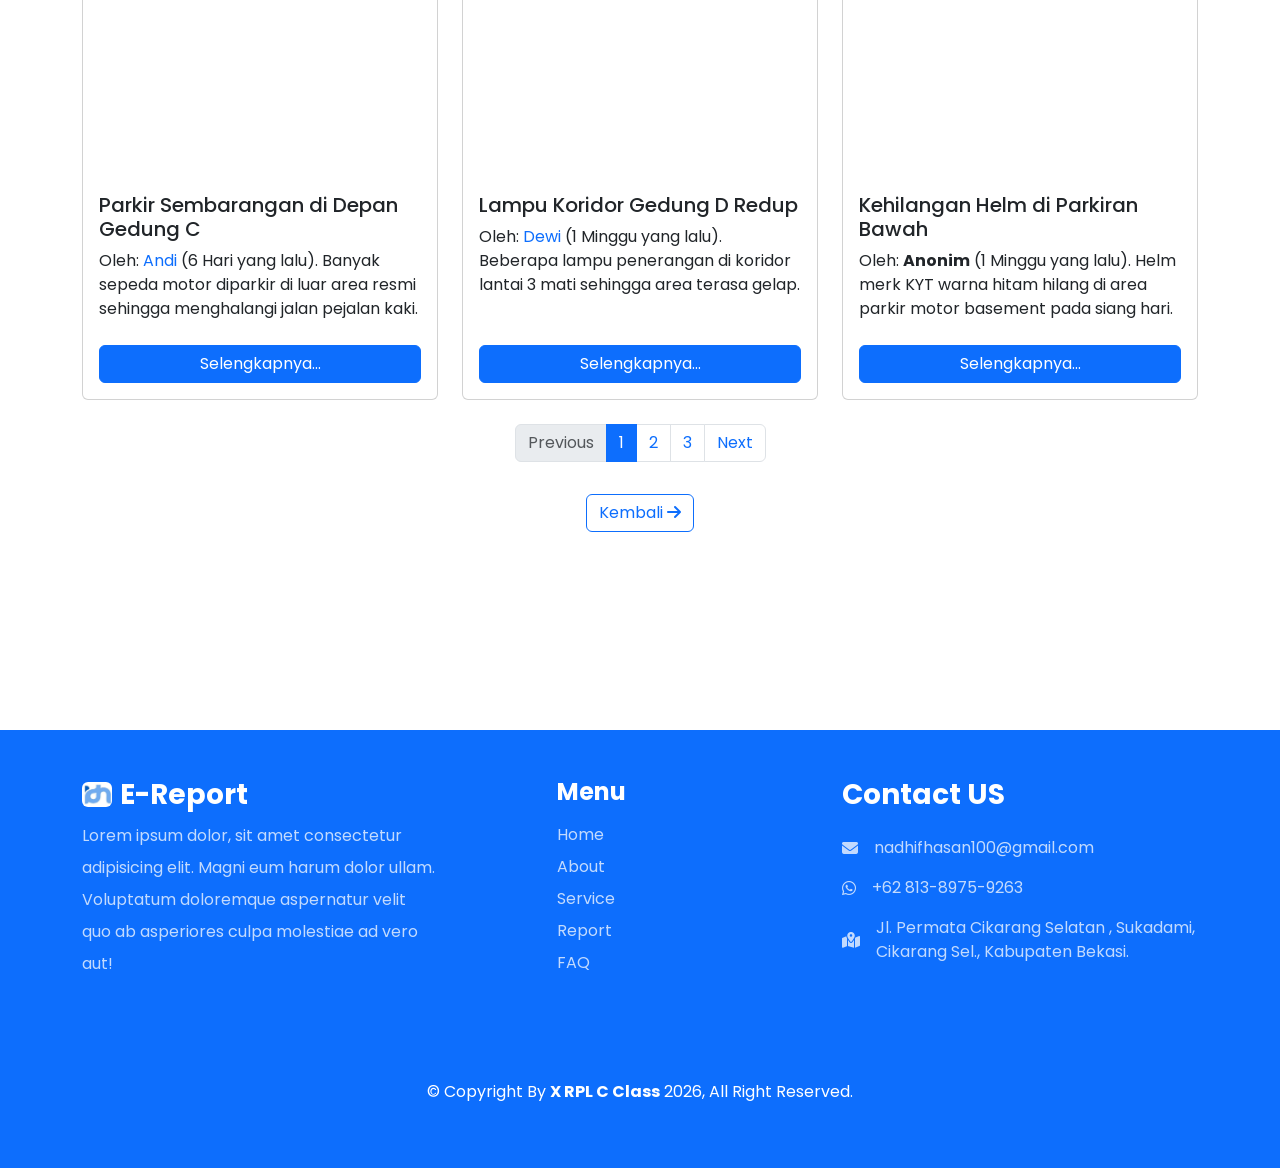
==== commit 1f5bf730: "update Tambah Laporan" ====
--- a/More.html
+++ b/More.html
@@ -30,12 +30,15 @@
     <link href="https://unpkg.com/aos@2.3.1/dist/aos.css" rel="stylesheet" />
   </head>
   <body>
-       <!-- Navbar -->
+    <!-- Navbar -->
     <nav
       class="site-navbar animate__animated animate__fadeInDown navbar navbar-expand-lg bg-primary py-4 sticky-top shadow"
     >
       <div class="container">
-        <a class="navbar-brand d-flex gap-2 align-items-center" href="index.html">
+        <a
+          class="navbar-brand d-flex gap-2 align-items-center"
+          href="index.html"
+        >
           <img
             src="./assets/image/OIP.jpg"
             alt="Logo E-Report"
@@ -61,13 +64,19 @@
               <a class="nav-link text-white" href="index.html#hero">Beranda</a>
             </li>
             <li class="nav-item">
-              <a class="nav-link text-white" href="index.html#about">Tentang Kami</a>
+              <a class="nav-link text-white" href="index.html#about"
+                >Tentang Kami</a
+              >
             </li>
             <li class="nav-item">
-              <a class="nav-link text-white" href="index.html#Service">Layanan</a>
+              <a class="nav-link text-white" href="index.html#Service"
+                >Layanan</a
+              >
             </li>
             <li class="nav-item">
-              <a class="nav-link text-white" href="index.html#Recent">Laporan Terbaru</a>
+              <a class="nav-link text-white" href="index.html#Recent"
+                >Laporan Terbaru</a
+              >
             </li>
             <li class="nav-item">
               <a class="nav-link text-white" href="index.html#FAQ">FAQ</a>
@@ -79,53 +88,107 @@
     <!-- Laporan -->
     <section id="Recent">
       <div class="container my-5">
-        <div class="text-center mb-5">
-          <h1
-            data-aos="fade-left"
-            data-aos-duration="1000"
-            class="fw-bold text-primary"
-          >
-            Semua Laporan Terbaru
-          </h1>
-          <p
-            data-aos="fade-left"
-            data-aos-duration="1500"
-            data-aos-delay="400"
-            class="lh-lg text-muted"
-          >
-            Berikut adalah daftar pengajuan dan keluhan terbaru yang masuk ke
-            dalam sistem kami dan sedang dalam tahap penanganan oleh tim
-            terkait.
-          </p>
+        <div class="mb-5 d-flex flex-column flex-lg-row align-items-center justify-content-center justify-content-lg-between" >
+          <div class="col-lg-8 text-center text-lg-start">
+            <h1
+              data-aos="fade-left"
+              data-aos-duration="1000"
+              class="fw-bold text-primary"
+            >
+              Semua Laporan Terbaru
+            </h1>
+            <p
+              data-aos="fade-left"
+              data-aos-duration="1500"
+              data-aos-delay="400"
+              class="lh-lg text-muted"
+            >
+              Berikut adalah daftar pengajuan dan keluhan terbaru yang masuk ke
+              dalam sistem kami dan sedang dalam tahap penanganan oleh tim
+              terkait.
+            </p>
+          </div>
+          <div class="col-lg-2 ">
+            <button class="btn btn-primary shadow-sm w-100" data-bs-toggle="modal" data-bs-target="#Targetmodal"><i class="fa-solid fa-plus"></i> Tambah Laporan</button>
+            
+            <div class="modal fade" id="Targetmodal" tabindex="-1" aria-labelledby="exampleModalLabel" aria-hidden="true">
+              <div class="modal-dialog modal-lg modal-dialog-centered">
+                <div class="modal-content">
+                  <div class="modal-header bg-primary text-white">
+                    <h1 class="modal-title fs-5 fw-bold" id="exampleModalLabel"><i class="fa-regular fa-pen-to-square"></i> Tambah Laporan</h1>
+                    <button type="button" class="btn-close" data-bs-dismiss="modal" aria-label="Close"></button>
+                  </div>
+                  <form action="">
+
+                    <div class="modal-body p-4">
+                      <div class="mb-4">
+                        <label for="" class="form-label fw-semibold">Judul Laporan:</label>
+                        <input class="form-control shadow-sm" type="text" placeholder="Judul Laporan . . . ">
+  
+                      </div>
+                      <div class="mb-4">
+                        <label for="" class="form-label fw-semibold">Pilih Kategori:</label>
+                          <select class="form-select shadow-sm" aria-label="Filter Kategori">
+                          <option selected disabled>Pilih Kategori:</option>
+                          <option value="Akademik">Akademik</option>
+                          <option value="Fasilitas">Fasilitas</option>
+                          <option value="Anonymous">Anonymous</option>
+                        </select>  
+                      </div>
+                      <div class="mb-4">
+                        <label class="form-label fw-semibold" for="">Isi Laporan:</label>
+                        <textarea class="form-control shadow-sm"  rows="2"></textarea>
+                      </div>
+                      <div class="mb-4">
+                        <label class="form-label fw-semibold" for="">Masukan Foto:</label>
+                        <input class="form-control shadow-sm" type="file" accept="image/*">
+                      </div>
+                    </div>
+                    <div class="modal-footer">
+                      <button type="reset" class="btn btn-secondary" data-bs-dismiss="modal">Reset</button>
+                      <button type="submit" class="btn btn-primary" >Kirim</button>
+                    </div>
+                  </form>
+                </div>
+              </div>
+            </div>
+            
+          </div>
         </div>
         <!-- Filter & Search -->
-          <div class="row mt-5">
-            <div class="col-md-4 py-4">
-              <input class="form-control" type="text" placeholder="Cari pengaduan..." aria-label="Input pencarian">
-            </div>
-            <div class="col-md-3 py-4">
-              <select class="form-select" aria-label="Filter Kategori">
-                <option selected disabled>Kategori</option>
-                <option value="1">Akademik</option>
-                <option value="2">Fasilitas</option>
-                <option value="3">Anonymous</option>
-              </select>
-            </div>
-            <div class="col-md-3 py-4">
-              <select class="form-select" aria-label="Urutan Pengaduan">
-                <option selected disabled>Urutan</option>
-                <option value="1">Terbaru</option>
-                <option value="2">Terlama</option>
-                <option value="3">Paling Banyak Dilihat</option>
-              </select>
-            </div> <!-- </select> sudah ditambahkan di baris atas -->
-            <div class="col-md-2 py-4">
-              <button class="btn btn-primary w-100 shadow-sm">
-                <i class="fa-solid fa-filter"></i> Filter
-              </button>
-            </div>
-          </div>
-         <!-- Card 1: Sampah -->
+        <div class="row mt-5">
+          <div class="col-md-4 py-4">
+            <input
+              class="form-control"
+              type="text"
+              placeholder="Cari pengaduan..."
+              aria-label="Input pencarian"
+            />
+          </div>
+          <div class="col py-4">
+            <select class="form-select" aria-label="Filter Kategori">
+              <option selected disabled>Kategori</option>
+              <option value="1">Akademik</option>
+              <option value="2">Fasilitas</option>
+              <option value="3">Anonymous</option>
+            </select>
+          </div>
+          <div class="col py-4">
+            <select class="form-select" aria-label="Urutan Pengaduan">
+              <option selected disabled>Urutan</option>
+              <option voptionalue="1">Terbaru</option>
+              <option value="2">Terlama</option>
+              <option value="3">Paling Banyak Dilihat</option>
+            </select>
+          </div>
+          <!-- </select> sudah ditambahkan di baris atas -->
+          <div class="col-md-2 py-4">
+            <button class="btn btn-primary w-100 shadow-sm">
+              <i class="fa-solid fa-filter"></i> Filter
+            </button>
+          </div>
+        </div>
+        <!-- Card 1: Sampah -->
         <div class="row">
           <div
             data-aos="fade-right"
@@ -154,7 +217,9 @@
                     bau tidak sedap di area makan.
                   </p>
                 </div>
-                <a href="#" class="btn btn-primary">Selengkapnya...</a>
+                <a href="./selengkapnya.html?id=4" class="btn btn-primary"
+                  >Selengkapnya...</a
+                >
               </div>
             </div>
           </div>
@@ -189,7 +254,9 @@
                     kondisinya patah dan membahayakan saat digunakan.
                   </p>
                 </div>
-                <a href="#" class="btn btn-primary">Selengkapnya...</a>
+                <a href="./selengkapnya.html?id=5" class="btn btn-primary"
+                  >Selengkapnya...</a
+                >
               </div>
             </div>
           </div>
@@ -225,7 +292,9 @@
                     malam hari karena penerangan mati.
                   </p>
                 </div>
-                <a href="#" class="btn btn-primary">Selengkapnya...</a>
+                <a href="./selengkapnya.html?id=6" class="btn btn-primary"
+                  >Selengkapnya...</a
+                >
               </div>
             </div>
           </div>
@@ -258,7 +327,9 @@
                     menyala saat perkuliahan berlangsung.
                   </p>
                 </div>
-                <a href="#" class="btn btn-primary">Selengkapnya...</a>
+                <a href="./selengkapnya.html?id=7" class="btn btn-primary"
+                  >Selengkapnya...</a
+                >
               </div>
             </div>
           </div>
@@ -292,7 +363,9 @@
                     perpustakaan sering terputus dan sangat lambat.
                   </p>
                 </div>
-                <a href="#" class="btn btn-primary">Selengkapnya...</a>
+                <a href="./selengkapnya.html?id=8" class="btn btn-primary"
+                  >Selengkapnya...</a
+                >
               </div>
             </div>
           </div>
@@ -326,7 +399,9 @@
                     B rusak dan tidak bisa dikunci dari dalam.
                   </p>
                 </div>
-                <a href="#" class="btn btn-primary">Selengkapnya...</a>
+                <a href="./selengkapnya.html?id=9" class="btn btn-primary"
+                  >Selengkapnya...</a
+                >
               </div>
             </div>
           </div>
@@ -361,7 +436,9 @@
                     resmi sehingga menghalangi jalan pejalan kaki.
                   </p>
                 </div>
-                <a href="#" class="btn btn-primary">Selengkapnya...</a>
+                <a href="./selengkapnya.html?id=10" class="btn btn-primary"
+                  >Selengkapnya...</a
+                >
               </div>
             </div>
           </div>
@@ -395,7 +472,9 @@
                     lantai 3 mati sehingga area terasa gelap.
                   </p>
                 </div>
-                <a href="#" class="btn btn-primary">Selengkapnya...</a>
+                <a href="./selengkapnya.html?id=11" class="btn btn-primary"
+                  >Selengkapnya...</a
+                >
               </div>
             </div>
           </div>
@@ -429,69 +508,125 @@
                     basement pada siang hari.
                   </p>
                 </div>
-                <a href="#" class="btn btn-primary">Selengkapnya...</a>
+                <a href="./selengkapnya.html?id=12" class="btn btn-primary"
+                  >Selengkapnya...</a
+                >
               </div>
             </div>
           </div>
           <!-- pagination -->
-           <nav aria-label="Page navigation example ">
-              <ul class="pagination justify-content-center ">
-                <li class="page-item disabled"><a class="page-link" href="#" tabindex="-1" aria-disabled="true">Previous</a></li>
-                <li class="page-item active"><a class="page-link" href="#">1</a></li>
-                <li class="page-item"><a class="page-link" href="#">2</a></li>
-                <li class="page-item"><a class="page-link" href="#">3</a></li>
-                <li class="page-item"><a class="page-link" href="#">Next</a></li>
-              </ul>
-            </nav>
-           <!-- Back -->
+          <nav aria-label="Page navigation example ">
+            <ul class="pagination justify-content-center">
+              <li class="page-item disabled">
+                <a class="page-link" href="#" tabindex="-1" aria-disabled="true"
+                  >Previous</a
+                >
+              </li>
+              <li class="page-item active">
+                <a class="page-link" href="#">1</a>
+              </li>
+              <li class="page-item"><a class="page-link" href="#">2</a></li>
+              <li class="page-item"><a class="page-link" href="#">3</a></li>
+              <li class="page-item"><a class="page-link" href="#">Next</a></li>
+            </ul>
+          </nav>
+          <!-- Back -->
           <div class="col-12 text-center mt-3">
             <a
               data-aos="fade-right"
               data-aos-duration="1000"
               class="btn btn-outline-primary"
-              href="./index.html#Recent">
+              href="./index.html#Recent"
+            >
               Kembali <i class="fa-solid fa-arrow-right"></i>
             </a>
           </div>
         </div>
       </div>
     </section>
-    
 
     <!-- footer -->
-       <footer class="bg-primary py-5">
-        <div class="container">
-          <div class="row justify-content-between row-gap-5 row-gap-md-0">
-            <div class="col-md-4 text-white">
-              <div class="d-flex align-items-center gap-2 mb-2">
-              <img src="assets/image/OIP.jpg" width="30" alt="" class="rounded">
+    <footer class="bg-primary py-5">
+      <div class="container">
+        <div class="row justify-content-between row-gap-5 row-gap-md-0">
+          <div class="col-md-4 text-white">
+            <div class="d-flex align-items-center gap-2 mb-2">
+              <img
+                src="assets/image/OIP.jpg"
+                width="30"
+                alt=""
+                class="rounded"
+              />
               <h3 class="mb-0 fw-bold">E-Report</h3>
             </div>
-            <p class="opacity-75 lh-lg mb-0">Lorem ipsum dolor, sit amet consectetur adipisicing elit. Magni eum harum dolor ullam. Voluptatum doloremque aspernatur velit quo ab asperiores culpa molestiae ad vero aut!</p>
-
-            </div>
-            <div class="col-md-2 d-flex flex-column gap-2 text-white ">
-              <h4 class="fw-bold">Menu</h4>
-              <a class="text-white text-decoration-none footer-link" href="index.html#hero">Home</a>
-              <a class="text-white text-decoration-none footer-link" href="index.html#about">About</a>
-              <a class="text-white text-decoration-none footer-link" href="index.html#Service">Service</a>
-              <a class="text-white text-decoration-none footer-link" href="#Recent">Report</a>
-              <a class="text-white text-decoration-none footer-link" href="index.html#FAQ">FAQ</a>
-            </div>
-            <div class="col-md-4 d-flex flex-column gap-3">
-              <h3 class="fw-bold text-white">Contact US</h3>
-              <a target="_blank" class="text-white text-decoration-none footer-link d-flex align-items-center gap-3" href="mailto:nadhifhasan100@gmail.com"><i class="fa-solid fa-envelope"></i>nadhifhasan100@gmail.com</a>
-              <a target="_blank" class="text-white text-decoration-none footer-link d-flex align-items-center gap-3" href="https://wa.me/6281389759263"><i class="fa-brands fa-whatsapp"></i>+62 813-8975-9263</a>
-              <a target="_blank" class="text-white text-decoration-none footer-link d-flex align-items-center gap-3" href="https://maps.app.goo.gl/7MMNMb1NNv7kGeY37"><i class="fa-solid fa-map-location-dot"></i>Jl. Permata Cikarang Selatan , Sukadami, Cikarang Sel., Kabupaten Bekasi.</a>
+            <p class="opacity-75 lh-lg mb-0">
+              Lorem ipsum dolor, sit amet consectetur adipisicing elit. Magni
+              eum harum dolor ullam. Voluptatum doloremque aspernatur velit quo
+              ab asperiores culpa molestiae ad vero aut!
+            </p>
+          </div>
+          <div class="col-md-2 d-flex flex-column gap-2 text-white">
+            <h4 class="fw-bold">Menu</h4>
+            <a
+              class="text-white text-decoration-none footer-link"
+              href="index.html#hero"
+              >Home</a
+            >
+            <a
+              class="text-white text-decoration-none footer-link"
+              href="index.html#about"
+              >About</a
+            >
+            <a
+              class="text-white text-decoration-none footer-link"
+              href="index.html#Service"
+              >Service</a
+            >
+            <a
+              class="text-white text-decoration-none footer-link"
+              href="#Recent"
+              >Report</a
+            >
+            <a
+              class="text-white text-decoration-none footer-link"
+              href="index.html#FAQ"
+              >FAQ</a
+            >
+          </div>
+          <div class="col-md-4 d-flex flex-column gap-3">
+            <h3 class="fw-bold text-white">Contact US</h3>
+            <a
+              target="_blank"
+              class="text-white text-decoration-none footer-link d-flex align-items-center gap-3"
+              href="mailto:nadhifhasan100@gmail.com"
+              ><i class="fa-solid fa-envelope"></i>nadhifhasan100@gmail.com</a
+            >
+            <a
+              target="_blank"
+              class="text-white text-decoration-none footer-link d-flex align-items-center gap-3"
+              href="https://wa.me/6281389759263"
+              ><i class="fa-brands fa-whatsapp"></i>+62 813-8975-9263</a
+            >
+            <a
+              target="_blank"
+              class="text-white text-decoration-none footer-link d-flex align-items-center gap-3"
+              href="https://maps.app.goo.gl/7MMNMb1NNv7kGeY37"
+              ><i class="fa-solid fa-map-location-dot"></i>Jl. Permata Cikarang
+              Selatan , Sukadami, Cikarang Sel., Kabupaten Bekasi.</a
+            >
           </div>
           <div class="copyright text-white text-center">
-            <p>&copy; Copyright By <span class="fw-bold">X RPL C Class</span> 2026, All Right Reserved.</p>
+            <p>
+              &copy; Copyright By
+              <span class="fw-bold">X RPL C Class</span> 2026, All Right
+              Reserved.
+            </p>
           </div>
         </div>
-        </div>
-       </footer>
-
-  <!-- cdn js -->
+      </div>
+    </footer>
+
+    <!-- cdn js -->
     <script
       src="https://cdn.jsdelivr.net/npm/@popperjs/core@2.11.8/dist/umd/popper.min.js"
       integrity="sha384-I7E8VVD/ismYTF4hNIPjVp/Zjvgyol6VFvRkX/vR+Vc4jQkC+hVqc2pM8ODewa9r"
@@ -502,13 +637,11 @@
       integrity="sha384-G/EV+4j2dNv+tEPo3++6LCgdCROaejBqfUeNjuKAiuXbjrxilcCdDz6ZAVfHWe1Y"
       crossorigin="anonymous"
     ></script>
-    
-     <!-- js aos -->
+
+    <!-- js aos -->
     <script src="https://unpkg.com/aos@2.3.1/dist/aos.js"></script>
     <script>
-  AOS.init();
+      AOS.init();
     </script>
-
-   
   </body>
-  </html>+</html>
--- a/style.css
+++ b/style.css
@@ -66,4 +66,4 @@
   .about .col img {
     width: 100%;
   }
-}+}
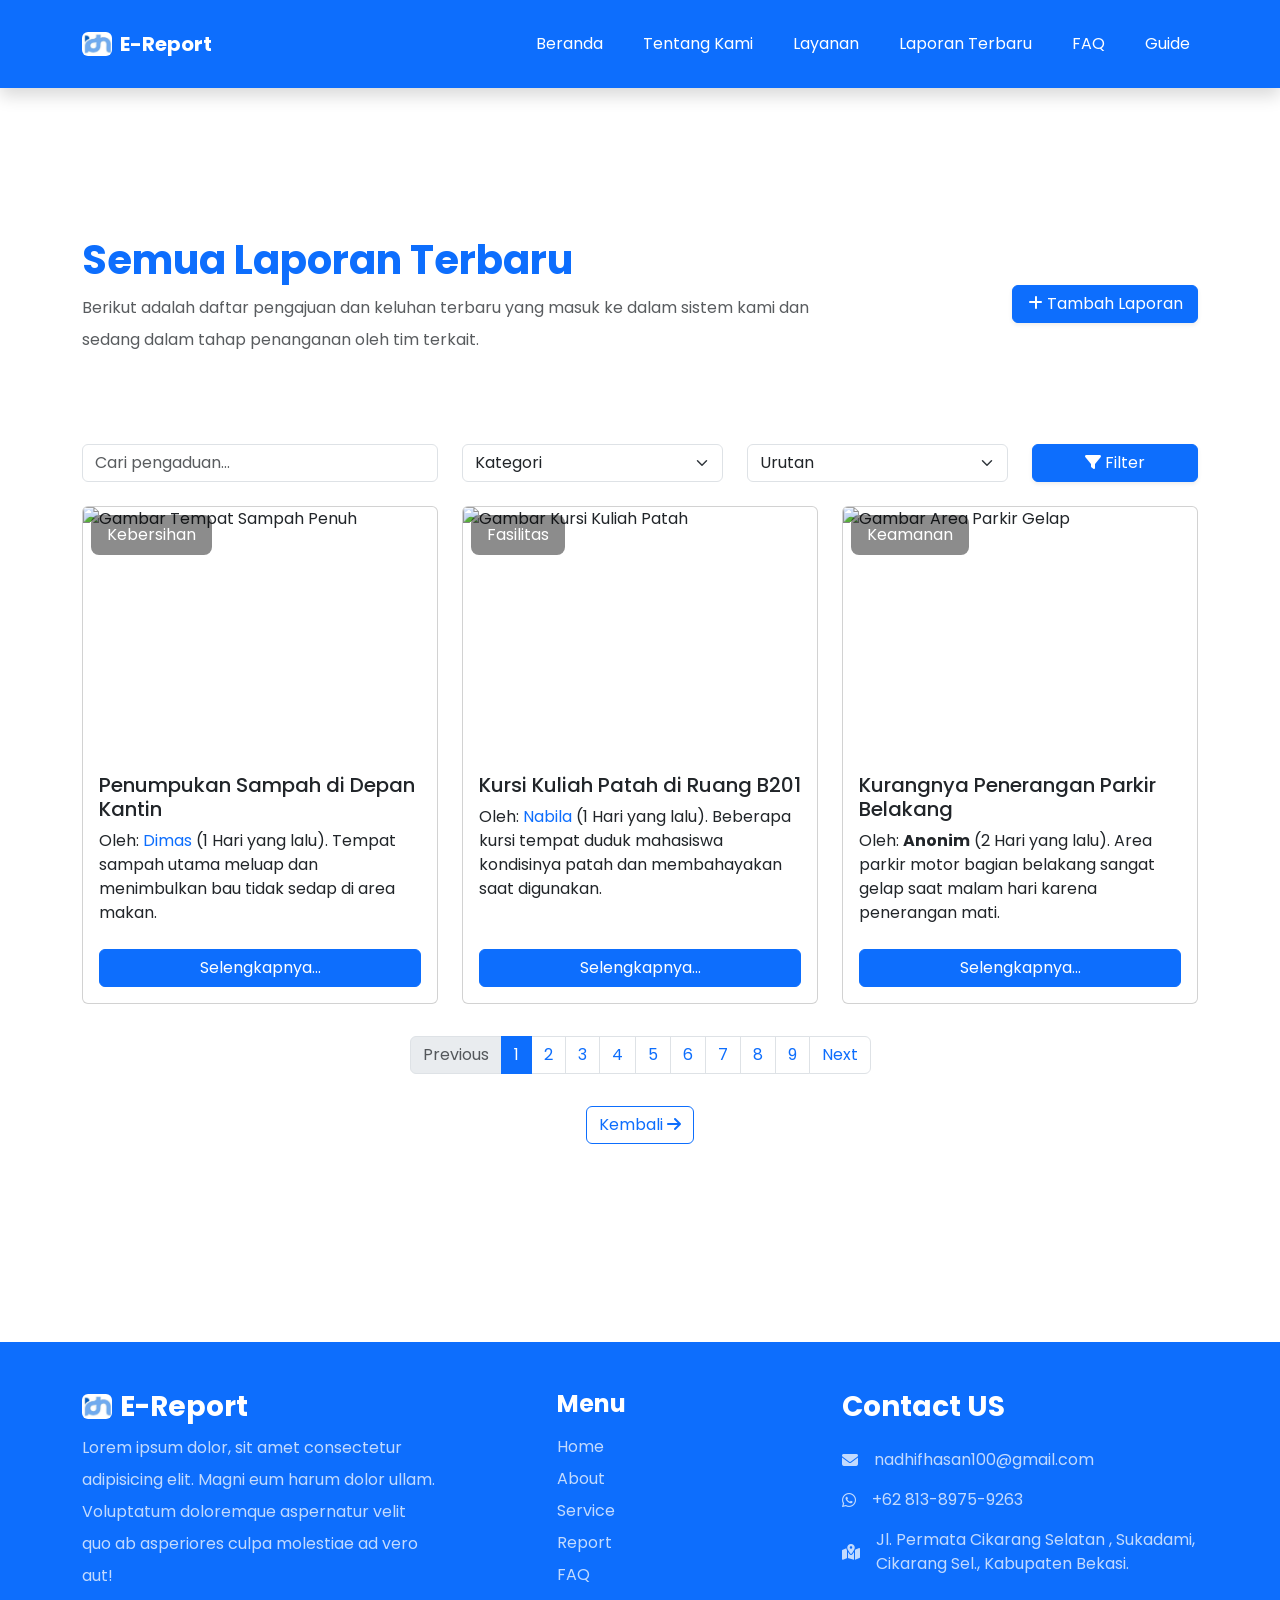
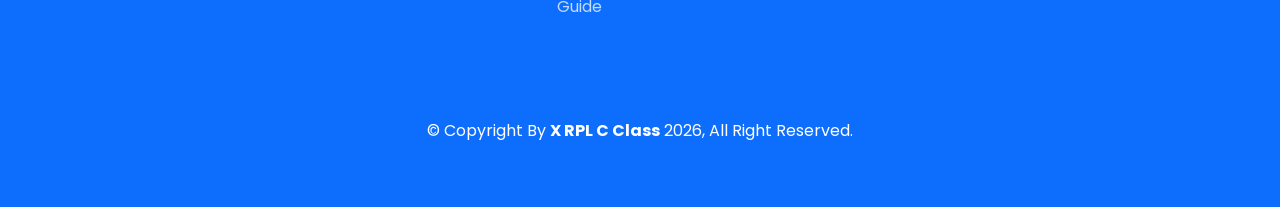
==== commit c11c7cfc: "update guide page" ====
--- a/More.html
+++ b/More.html
@@ -81,6 +81,9 @@
             <li class="nav-item">
               <a class="nav-link text-white" href="index.html#FAQ">FAQ</a>
             </li>
+            <li class="nav-item">
+              <a class="nav-link text-white"  href="./guide.html">Guide</a>
+            </li>
           </ul>
         </div>
       </div>
@@ -189,11 +192,11 @@
           </div>
         </div>
         <!-- Card 1: Sampah -->
-        <div class="row">
+        <div class="row" id="reportsRow">
           <div
             data-aos="fade-right"
             data-aos-duration="500"
-            class="col-12 col-md-6 col-lg-4 mb-4"
+            class="col-12 col-md-6 col-lg-4 mb-4 report-card-item"
           >
             <div class="card h-100">
               <p
@@ -229,7 +232,7 @@
             data-aos="fade-right"
             data-aos-duration="500"
             data-aos-delay="200"
-            class="col-12 col-md-6 col-lg-4 mb-4"
+            class="col-12 col-md-6 col-lg-4 mb-4 report-card-item"
           >
             <div class="card h-100">
               <p
@@ -266,7 +269,7 @@
             data-aos="fade-right"
             data-aos-duration="500"
             data-aos-delay="300"
-            class="col-12 col-md-6 col-lg-4 mb-4"
+            class="col-12 col-md-6 col-lg-4 mb-4 report-card-item"
           >
             <div class="card h-100">
               <p
@@ -303,7 +306,7 @@
           <div
             data-aos="fade-right"
             data-aos-duration="500"
-            class="col-12 col-md-6 col-lg-4 mb-4"
+            class="col-12 col-md-6 col-lg-4 mb-4 report-card-item"
           >
             <div class="card h-100">
               <p
@@ -339,7 +342,7 @@
             data-aos="fade-right"
             data-aos-duration="500"
             data-aos-delay="200"
-            class="col-12 col-md-6 col-lg-4 mb-4"
+            class="col-12 col-md-6 col-lg-4 mb-4 report-card-item"
           >
             <div class="card h-100">
               <p
@@ -375,7 +378,7 @@
             data-aos="fade-right"
             data-aos-duration="500"
             data-aos-delay="300"
-            class="col-12 col-md-6 col-lg-4 mb-4"
+            class="col-12 col-md-6 col-lg-4 mb-4 report-card-item"
           >
             <div class="card h-100">
               <p
@@ -410,7 +413,7 @@
           <div
             data-aos="fade-right"
             data-aos-duration="500"
-            class="col-12 col-md-6 col-lg-4 mb-4"
+            class="col-12 col-md-6 col-lg-4 mb-4 report-card-item"
           >
             <div class="card h-100">
               <p
@@ -448,7 +451,7 @@
             data-aos="fade-right"
             data-aos-duration="500"
             data-aos-delay="200"
-            class="col-12 col-md-6 col-lg-4 mb-4"
+            class="col-12 col-md-6 col-lg-4 mb-4 report-card-item"
           >
             <div class="card h-100">
               <p
@@ -484,7 +487,7 @@
             data-aos="fade-right"
             data-aos-duration="500"
             data-aos-delay="300"
-            class="col-12 col-md-6 col-lg-4 mb-4"
+            class="col-12 col-md-6 col-lg-4 mb-4 report-card-item"
           >
             <div class="card h-100">
               <p
@@ -514,23 +517,283 @@
               </div>
             </div>
           </div>
-          <!-- pagination -->
-          <nav aria-label="Page navigation example ">
-            <ul class="pagination justify-content-center">
-              <li class="page-item disabled">
-                <a class="page-link" href="#" tabindex="-1" aria-disabled="true"
-                  >Previous</a
-                >
-              </li>
-              <li class="page-item active">
-                <a class="page-link" href="#">1</a>
-              </li>
-              <li class="page-item"><a class="page-link" href="#">2</a></li>
-              <li class="page-item"><a class="page-link" href="#">3</a></li>
-              <li class="page-item"><a class="page-link" href="#">Next</a></li>
-            </ul>
-          </nav>
-          <!-- Back -->
+          <!-- Card 10: AC Mati -->
+          <div data-aos="fade-right" data-aos-duration="500" class="col-12 col-md-6 col-lg-4 mb-4 report-card-item">
+            <div class="card h-100">
+              <p style="background-color: rgba(0, 0, 0, 0.45)" class="position-absolute text-white px-3 py-2 rounded-3 m-2">Fasilitas</p>
+              <img style="height: 250px; object-fit: cover" src="https://images.unsplash.com/photo-1527689638836-411945a2b57c?auto=format&fit=crop&w=600&q=80" class="card-img-top" alt="Gambar AC Mati"/>
+              <div class="card-body d-flex flex-column justify-content-between">
+                <div>
+                  <h5 class="card-title">AC Ruang Kelas B302 Tidak Dingin</h5>
+                  <p class="mb-4">Oleh: <a class="text-decoration-none" href="#">Faisal</a> (1 Minggu yang lalu). AC di kelas B302 menyala namun tidak mengeluarkan angin dingin sama sekali.</p>
+                </div>
+                <a href="./selengkapnya.html?id=13" class="btn btn-primary">Selengkapnya...</a>
+              </div>
+            </div>
+          </div>
+
+          <!-- Card 11: Sampah di Taman -->
+          <div data-aos="fade-right" data-aos-duration="500" data-aos-delay="200" class="col-12 col-md-6 col-lg-4 mb-4 report-card-item">
+            <div class="card h-100">
+              <p style="background-color: rgba(0, 0, 0, 0.45)" class="position-absolute text-white px-3 py-2 rounded-3 m-2">Kebersihan</p>
+              <img style="height: 250px; object-fit: cover" src="https://images.unsplash.com/photo-1611284446314-60a58ac0deb9?auto=format&fit=crop&w=600&q=80" class="card-img-top" alt="Gambar Taman Kotor"/>
+              <div class="card-body d-flex flex-column justify-content-between">
+                <div>
+                  <h5 class="card-title">Sampah Berserakan di Taman Tengah</h5>
+                  <p class="mb-4">Oleh: <a class="text-decoration-none" href="#">Sinta</a> (1 Minggu yang lalu). Banyak sisa bungkus makanan ringan berserakan di bangku taman.</p>
+                </div>
+                <a href="./selengkapnya.html?id=14" class="btn btn-primary">Selengkapnya...</a>
+              </div>
+            </div>
+          </div>
+
+          <!-- Card 12: Gerbang Samping -->
+          <div data-aos="fade-right" data-aos-duration="500" data-aos-delay="300" class="col-12 col-md-6 col-lg-4 mb-4 report-card-item">
+            <div class="card h-100">
+              <p style="background-color: rgba(0, 0, 0, 0.45)" class="position-absolute text-white px-3 py-2 rounded-3 m-2">Keamanan</p>
+              <img style="height: 250px; object-fit: cover" src="https://images.unsplash.com/photo-1506501139174-099022df5260?auto=format&fit=crop&w=600&q=80" class="card-img-top" alt="Gambar Gerbang Samping"/>
+              <div class="card-body d-flex flex-column justify-content-between">
+                <div>
+                  <h5 class="card-title">Gerbang Samping Tidak Dikunci Malam Hari</h5>
+                  <p class="mb-4">Oleh: <span class="fw-bold">Anonim</span> (2 Minggu yang lalu). Pintu gerbang samping sering lupa digembok setelah pukul 21:00 WIB.</p>
+                </div>
+                <a href="./selengkapnya.html?id=15" class="btn btn-primary">Selengkapnya...</a>
+              </div>
+            </div>
+          </div>
+
+          <!-- Card 13: Antrean Biro -->
+          <div data-aos="fade-right" data-aos-duration="500" class="col-12 col-md-6 col-lg-4 mb-4 report-card-item">
+            <div class="card h-100">
+              <p style="background-color: rgba(0, 0, 0, 0.45)" class="position-absolute text-white px-3 py-2 rounded-3 m-2">Layanan</p>
+              <img style="height: 250px; object-fit: cover" src="https://cdn.corenexis.com/f/MAIqdtDu80c.jpg" class="card-img-top" alt="Gambar Antrean"/>
+              <div class="card-body d-flex flex-column justify-content-between">
+                <div>
+                  <h5 class="card-title">Antrean Panjang di Biro Akademik</h5>
+                  <p class="mb-4">Oleh: <a class="text-decoration-none" href="#">Gilang</a> (2 Minggu yang lalu). Proses pelayanan dokumen terlalu lambat menyebabkan mahasiswa mengantre hingga keluar ruangan.</p>
+                </div>
+                <a href="./selengkapnya.html?id=16" class="btn btn-primary">Selengkapnya...</a>
+              </div>
+            </div>
+          </div>
+
+          <!-- Card 14: Atap Bocor -->
+          <div data-aos="fade-right" data-aos-duration="500" data-aos-delay="200" class="col-12 col-md-6 col-lg-4 mb-4 report-card-item">
+            <div class="card h-100">
+              <p style="background-color: rgba(0, 0, 0, 0.45)" class="position-absolute text-white px-3 py-2 rounded-3 m-2">Fasilitas</p>
+              <img style="height: 250px; object-fit: cover" src="https://images.unsplash.com/photo-1519681393784-d120267933ba?auto=format&fit=crop&w=600&q=80" class="card-img-top" alt="Gambar Atap Bocor"/>
+              <div class="card-body d-flex flex-column justify-content-between">
+                <div>
+                  <h5 class="card-title">Atap Perpustakaan Bocor Saat Hujan</h5>
+                  <p class="mb-4">Oleh: <a class="text-decoration-none" href="#">Rina</a> (2 Minggu yang lalu). Terdapat genangan air di area rak buku akibat atap bocor saat hujan deras kemarin.</p>
+                </div>
+                <a href="./selengkapnya.html?id=17" class="btn btn-primary">Selengkapnya...</a>
+              </div>
+            </div>
+          </div>
+
+          <!-- Card 15: Toilet Wanita -->
+          <div data-aos="fade-right" data-aos-duration="500" data-aos-delay="300" class="col-12 col-md-6 col-lg-4 mb-4 report-card-item">
+            <div class="card h-100">
+              <p style="background-color: rgba(0, 0, 0, 0.45)" class="position-absolute text-white px-3 py-2 rounded-3 m-2">Kebersihan</p>
+              <img style="height: 250px; object-fit: cover" src="https://cdn.corenexis.com/f/vO1kI42QiVP.webp" class="card-img-top" alt="Gambar Toilet Wanita"/>
+              <div class="card-body d-flex flex-column justify-content-between">
+                <div>
+                  <h5 class="card-title">Toilet Wanita Lantai 2 Berbau Tidak Sedap</h5>
+                  <p class="mb-4">Oleh: <a class="text-decoration-none" href="#">Ayu</a> (2 Minggu yang lalu). Toilet kurang bersih dan tercium bau tidak enak sejak pagi hari.</p>
+                </div>
+                <a href="./selengkapnya.html?id=18" class="btn btn-primary">Selengkapnya...</a>
+              </div>
+            </div>
+          </div>
+
+          <!-- Card 16: Meja Kantin -->
+          <div data-aos="fade-right" data-aos-duration="500" class="col-12 col-md-6 col-lg-4 mb-4 report-card-item">
+            <div class="card h-100">
+              <p style="background-color: rgba(0, 0, 0, 0.45)" class="position-absolute text-white px-3 py-2 rounded-3 m-2">Fasilitas</p>
+              <img style="height: 250px; object-fit: cover" src="https://images.unsplash.com/photo-1555396273-367ea4eb4db5?auto=format&fit=crop&w=600&q=80" class="card-img-top" alt="Gambar Kantin"/>
+              <div class="card-body d-flex flex-column justify-content-between">
+                <div>
+                  <h5 class="card-title">Kurangnya Kursi & Meja di Kantin Utama</h5>
+                  <p class="mb-4">Oleh: <a class="text-decoration-none" href="#">Tomi</a> (3 Minggu yang lalu). Pada jam istirahat banyak mahasiswa kesulitan mendapat tempat duduk untuk makan.</p>
+                </div>
+                <a href="./selengkapnya.html?id=19" class="btn btn-primary">Selengkapnya...</a>
+              </div>
+            </div>
+          </div>
+
+          <!-- Card 17: E-Learning Down -->
+          <div data-aos="fade-right" data-aos-duration="500" data-aos-delay="200" class="col-12 col-md-6 col-lg-4 mb-4 report-card-item">
+            <div class="card h-100">
+              <p style="background-color: rgba(0, 0, 0, 0.45)" class="position-absolute text-white px-3 py-2 rounded-3 m-2">Layanan</p>
+              <img style="height: 250px; object-fit: cover" src="https://images.unsplash.com/photo-1555949963-aa79dcee981c?auto=format&fit=crop&w=600&q=80" class="card-img-top" alt="Gambar Server Error"/>
+              <div class="card-body d-flex flex-column justify-content-between">
+                <div>
+                  <h5 class="card-title">Sistem E-Learning Sering Down</h5>
+                  <p class="mb-4">Oleh: <a class="text-decoration-none" href="#">Hendra</a> (3 Minggu yang lalu). Server e-learning sering down saat masa pengumpulan tugas serentak.</p>
+                </div>
+                <a href="./selengkapnya.html?id=20" class="btn btn-primary">Selengkapnya...</a>
+              </div>
+            </div>
+          </div>
+
+          <!-- Card 18: Kaca Spion -->
+          <div data-aos="fade-right" data-aos-duration="500" data-aos-delay="300" class="col-12 col-md-6 col-lg-4 mb-4 report-card-item">
+            <div class="card h-100">
+              <p style="background-color: rgba(0, 0, 0, 0.45)" class="position-absolute text-white px-3 py-2 rounded-3 m-2">Keamanan</p>
+              <img style="height: 250px; object-fit: cover" src="https://images.unsplash.com/photo-1558981403-c5f9899a28bc?auto=format&fit=crop&w=600&q=80" class="card-img-top" alt="Gambar Motor"/>
+              <div class="card-body d-flex flex-column justify-content-between">
+                <div>
+                  <h5 class="card-title">Pencurian Kaca Spion Motor</h5>
+                  <p class="mb-4">Oleh: <span class="fw-bold">Anonim</span> (3 Minggu yang lalu). Saya kehilangan sepasang kaca spion motor saat parkir di area sayap kanan gedung A.</p>
+                </div>
+                <a href="./selengkapnya.html?id=21" class="btn btn-primary">Selengkapnya...</a>
+              </div>
+            </div>
+          </div>
+
+          <!-- Card 19: Papan Tulis -->
+          <div data-aos="fade-right" data-aos-duration="500" class="col-12 col-md-6 col-lg-4 mb-4 report-card-item">
+            <div class="card h-100">
+              <p style="background-color: rgba(0, 0, 0, 0.45)" class="position-absolute text-white px-3 py-2 rounded-3 m-2">Fasilitas</p>
+              <img style="height: 250px; object-fit: cover" src="https://cdn.corenexis.com/f/xXY3ltFUu8F.webp" class="card-img-top" alt="Gambar Papan Tulis"/>
+              <div class="card-body d-flex flex-column justify-content-between">
+                <div>
+                  <h5 class="card-title">Papan Tulis Kelas A101 Berlubang</h5>
+                  <p class="mb-4">Oleh: <a class="text-decoration-none" href="#">Rian</a> (1 Bulan yang lalu). Whiteboard sudah tidak rata dan berlubang, menyulitkan dosen saat menulis materi.</p>
+                </div>
+                <a href="./selengkapnya.html?id=22" class="btn btn-primary">Selengkapnya...</a>
+              </div>
+            </div>
+          </div>
+
+          <!-- Card 20: Komputer Lab -->
+          <div data-aos="fade-right" data-aos-duration="500" data-aos-delay="200" class="col-12 col-md-6 col-lg-4 mb-4 report-card-item">
+            <div class="card h-100">
+              <p style="background-color: rgba(0, 0, 0, 0.45)" class="position-absolute text-white px-3 py-2 rounded-3 m-2">Fasilitas</p>
+              <img style="height: 250px; object-fit: cover" src="https://images.unsplash.com/photo-1517048676732-d65bc937f952?auto=format&fit=crop&w=600&q=80" class="card-img-top" alt="Gambar Lab Komputer"/>
+              <div class="card-body d-flex flex-column justify-content-between">
+                <div>
+                  <h5 class="card-title">Performa Komputer Lab 2 Sangat Lambat</h5>
+                  <p class="mb-4">Oleh: <a class="text-decoration-none" href="#">Dina</a> (1 Bulan yang lalu). Beberapa PC di sudut kanan lab 2 sering hang saat digunakan untuk praktik desain.</p>
+                </div>
+                <a href="./selengkapnya.html?id=23" class="btn btn-primary">Selengkapnya...</a>
+              </div>
+            </div>
+          </div>
+
+          <!-- Card 21: Saluran Air -->
+          <div data-aos="fade-right" data-aos-duration="500" data-aos-delay="300" class="col-12 col-md-6 col-lg-4 mb-4 report-card-item">
+            <div class="card h-100">
+              <p style="background-color: rgba(0, 0, 0, 0.45)" class="position-absolute text-white px-3 py-2 rounded-3 m-2">Kebersihan</p>
+              <img style="height: 250px; object-fit: cover" src="https://images.unsplash.com/photo-1584622781564-1d987f7333c1?auto=format&fit=crop&w=600&q=80" class="card-img-top" alt="Gambar Saluran Air"/>
+              <div class="card-body d-flex flex-column justify-content-between">
+                <div>
+                  <h5 class="card-title">Saluran Air Wastafel Mampet</h5>
+                  <p class="mb-4">Oleh: <a class="text-decoration-none" href="#">Laras</a> (1 Bulan yang lalu). Wastafel depan ruang dosen mampet dan airnya menggenang cukup lama.</p>
+                </div>
+                <a href="./selengkapnya.html?id=24" class="btn btn-primary">Selengkapnya...</a>
+              </div>
+            </div>
+          </div>
+
+          <!-- Card 22: Pembayaran UKT -->
+          <div data-aos="fade-right" data-aos-duration="500" class="col-12 col-md-6 col-lg-4 mb-4 report-card-item">
+            <div class="card h-100">
+              <p style="background-color: rgba(0, 0, 0, 0.45)" class="position-absolute text-white px-3 py-2 rounded-3 m-2">Layanan</p>
+              <img style="height: 250px; object-fit: cover" src="https://images.unsplash.com/photo-1563013544-824ae1b704d3?auto=format&fit=crop&w=600&q=80" class="card-img-top" alt="Gambar Layanan Web"/>
+              <div class="card-body d-flex flex-column justify-content-between">
+                <div>
+                  <h5 class="card-title">Error Verifikasi Pembayaran Semester</h5>
+                  <p class="mb-4">Oleh: <a class="text-decoration-none" href="#">Reza</a> (1 Bulan yang lalu). Sudah transfer namun status di website akademik masih belum terbayar selama 3 hari.</p>
+                </div>
+                <a href="./selengkapnya.html?id=25" class="btn btn-primary">Selengkapnya...</a>
+              </div>
+            </div>
+          </div>
+
+          <!-- Card 23: Stop Kontak -->
+          <div data-aos="fade-right" data-aos-duration="500" data-aos-delay="200" class="col-12 col-md-6 col-lg-4 mb-4 report-card-item">
+            <div class="card h-100">
+              <p style="background-color: rgba(0, 0, 0, 0.45)" class="position-absolute text-white px-3 py-2 rounded-3 m-2">Fasilitas</p>
+              <img style="height: 250px; object-fit: cover" src="https://images.unsplash.com/photo-1558864559-ed673ba3610b?auto=format&fit=crop&w=600&q=80" class="card-img-top" alt="Gambar Stop Kontak"/>
+              <div class="card-body d-flex flex-column justify-content-between">
+                <div>
+                  <h5 class="card-title">Banyak Stop Kontak Perpustakaan Mati</h5>
+                  <p class="mb-4">Oleh: <a class="text-decoration-none" href="#">Yoga</a> (1 Bulan yang lalu). Area baca lantai 2 memiliki beberapa colokan listrik yang longgar dan mati.</p>
+                </div>
+                <a href="./selengkapnya.html?id=26" class="btn btn-primary">Selengkapnya...</a>
+              </div>
+            </div>
+          </div>
+
+          <!-- Card 24: Orang Asing -->
+          <div data-aos="fade-right" data-aos-duration="500" data-aos-delay="300" class="col-12 col-md-6 col-lg-4 mb-4 report-card-item">
+            <div class="card h-100">
+              <p style="background-color: rgba(0, 0, 0, 0.45)" class="position-absolute text-white px-3 py-2 rounded-3 m-2">Keamanan</p>
+              <img style="height: 250px; object-fit: cover" src="https://images.unsplash.com/photo-1494200483035-db7bc6aa5739?auto=format&fit=crop&w=600&q=80" class="card-img-top" alt="Gambar Keamanan Area"/>
+              <div class="card-body d-flex flex-column justify-content-between">
+                <div>
+                  <h5 class="card-title">Orang Tidak Dikenal di Area Kelas</h5>
+                  <p class="mb-4">Oleh: <span class="fw-bold">Anonim</span> (1 Bulan yang lalu). Terlihat beberapa remaja yang bukan siswa bersantai di depan kelas tanpa teguran satpam.</p>
+                </div>
+                <a href="./selengkapnya.html?id=27" class="btn btn-primary">Selengkapnya...</a>
+              </div>
+            </div>
+          </div>
+
+          <!-- Card 25: Pos Keamanan -->
+          <div data-aos="fade-right" data-aos-duration="500" class="col-12 col-md-6 col-lg-4 mb-4 report-card-item">
+            <div class="card h-100">
+              <p style="background-color: rgba(0, 0, 0, 0.45)" class="position-absolute text-white px-3 py-2 rounded-3 m-2">Layanan</p>
+              <img style="height: 250px; object-fit: cover" src="https://images.unsplash.com/photo-1534438327276-14e5300c3a48?auto=format&fit=crop&w=600&q=80" class="card-img-top" alt="Gambar Pos Keamanan"/>
+              <div class="card-body d-flex flex-column justify-content-between">
+                <div>
+                  <h5 class="card-title">Petugas Keamanan Sering Tidak di Pos</h5>
+                  <p class="mb-4">Oleh: <a class="text-decoration-none" href="#">Tika</a> (1 Bulan yang lalu). Setiap pagi pos satpam depan sering kosong sehingga pengaturan lalu lintas tersendat.</p>
+                </div>
+                <a href="./selengkapnya.html?id=28" class="btn btn-primary">Selengkapnya...</a>
+              </div>
+            </div>
+          </div>
+
+          <!-- Card 26: Jendela Kotor -->
+          <div data-aos="fade-right" data-aos-duration="500" data-aos-delay="200" class="col-12 col-md-6 col-lg-4 mb-4 report-card-item">
+            <div class="card h-100">
+              <p style="background-color: rgba(0, 0, 0, 0.45)" class="position-absolute text-white px-3 py-2 rounded-3 m-2">Kebersihan</p>
+              <img style="height: 250px; object-fit: cover" src="https://images.unsplash.com/photo-1513694203232-719a280e022f?auto=format&fit=crop&w=600&q=80" class="card-img-top" alt="Gambar Kaca Jendela Berdebu"/>
+              <div class="card-body d-flex flex-column justify-content-between">
+                <div>
+                  <h5 class="card-title">Kaca Jendela Gedung Lama Berdebu Tebal</h5>
+                  <p class="mb-4">Oleh: <a class="text-decoration-none" href="#">Farhan</a> (1 Bulan yang lalu). Kaca jendela di lorong penghubung sudah lama tidak dibersihkan dan penuh jaring laba-laba.</p>
+                </div>
+                <a href="./selengkapnya.html?id=29" class="btn btn-primary">Selengkapnya...</a>
+              </div>
+            </div>
+          </div>
+
+          <!-- Card 27: Keran Air -->
+          <div data-aos="fade-right" data-aos-duration="500" data-aos-delay="300" class="col-12 col-md-6 col-lg-4 mb-4 report-card-item">
+            <div class="card h-100">
+              <p style="background-color: rgba(0, 0, 0, 0.45)" class="position-absolute text-white px-3 py-2 rounded-3 m-2">Fasilitas</p>
+              <img style="height: 250px; object-fit: cover" src="https://images.unsplash.com/photo-1585060544812-6b45742d762f?auto=format&fit=crop&w=600&q=80" class="card-img-top" alt="Gambar Keran Rusak"/>
+              <div class="card-body d-flex flex-column justify-content-between">
+                <div>
+                  <h5 class="card-title">Keran Air Tempat Wudhu Patah</h5>
+                  <p class="mb-4">Oleh: <a class="text-decoration-none" href="#">Ihsan</a> (2 Bulan yang lalu). Dua buah keran di tempat wudhu masjid kampus patah sehingga air terus mengalir terbuang.</p>
+                </div>
+                <a href="./selengkapnya.html?id=30" class="btn btn-primary">Selengkapnya...</a>
+              </div>
+            </div>
+          </div>
+        </div>
+        <!-- pagination (dibuat otomatis oleh pagination.js sesuai jumlah kartu) -->
+        <nav aria-label="Navigasi halaman laporan" class="mt-2">
+          <ul id="paginationControls" class="pagination justify-content-center">
+          </ul>
+        </nav>
+        <!-- Back -->
+        <div class="row">
           <div class="col-12 text-center mt-3">
             <a
               data-aos="fade-right"
@@ -592,6 +855,9 @@
               href="index.html#FAQ"
               >FAQ</a
             >
+            <a class="text-white text-decoration-none footer-link" href="./guide.html"
+              >Guide</a
+            >
           </div>
           <div class="col-md-4 d-flex flex-column gap-3">
             <h3 class="fw-bold text-white">Contact US</h3>
@@ -643,5 +909,7 @@
     <script>
       AOS.init();
     </script>
+    <!-- pagination kartu laporan -->
+    <script src="./pagination.js"></script>
   </body>
-</html>
+</html> 
